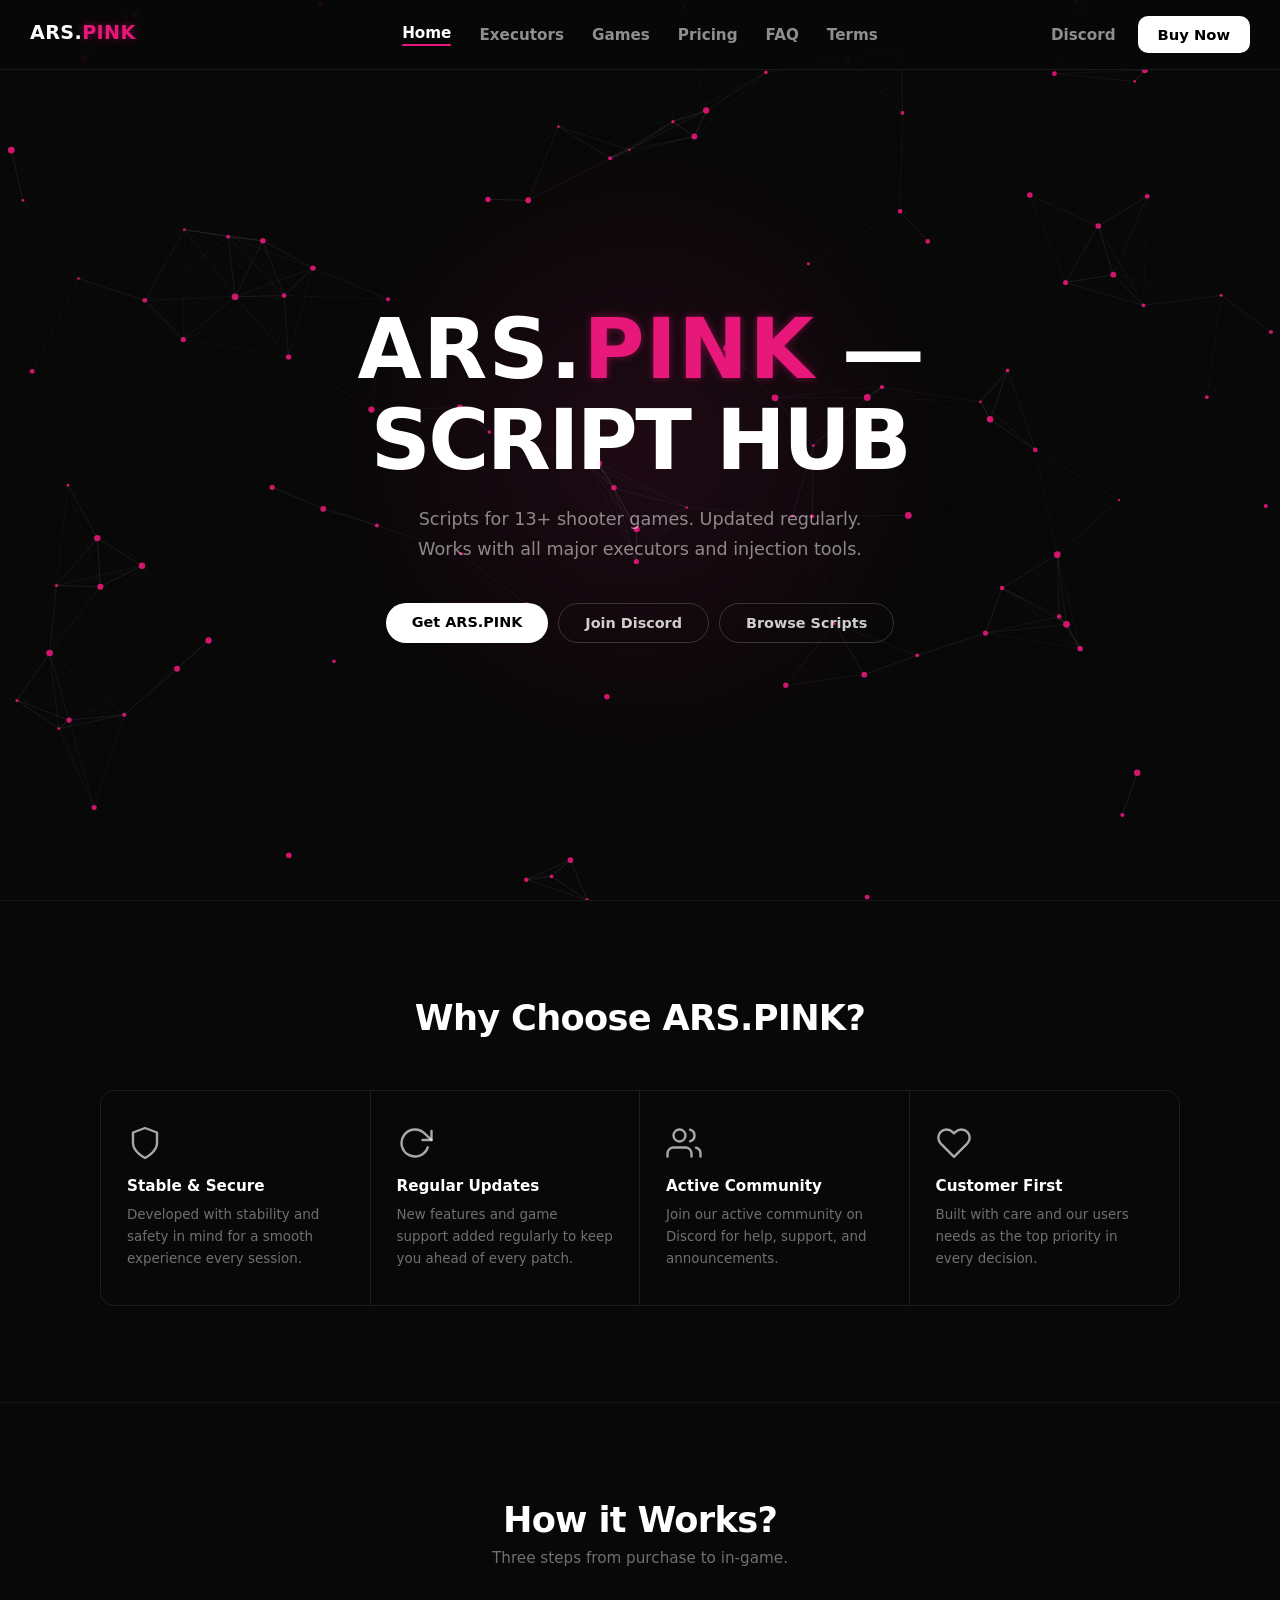
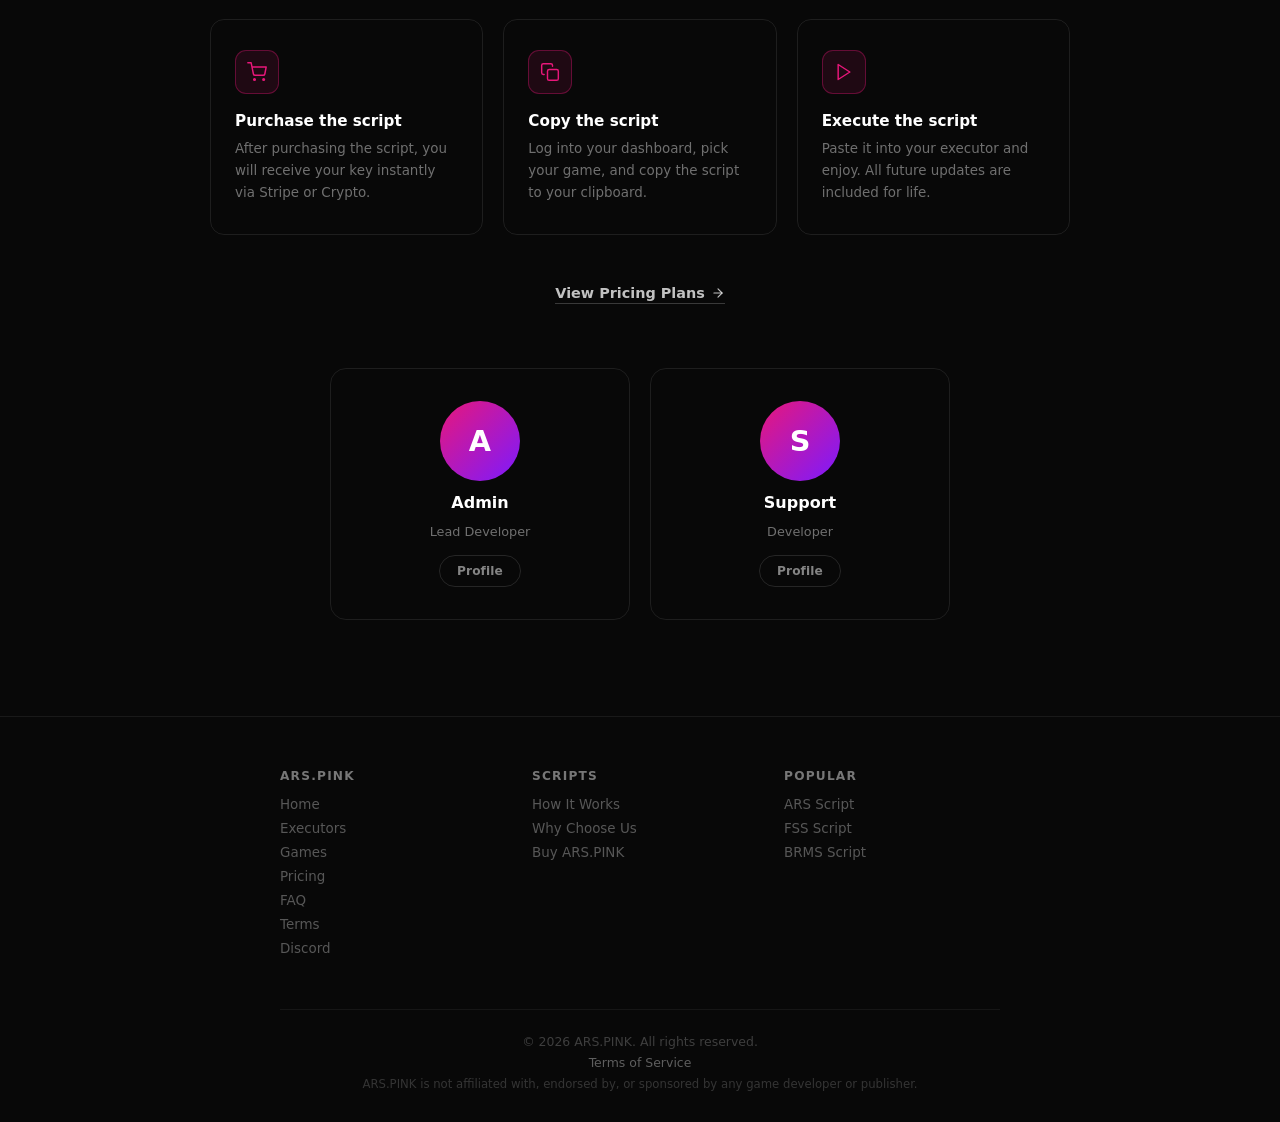
==== index.html @ 43f6440a "Add files via upload" ====
﻿<!DOCTYPE html>
<html lang="en">
<head>
  <meta charset="UTF-8" />
  <meta name="viewport" content="width=device-width, initial-scale=1.0" />
  <title>ARS.PINK - Script Hub for Shooter Games</title>
  <link rel="stylesheet" href="assets/css/site.css" />
</head>
<body>
<canvas id="pc"></canvas>

<!-- NAV -->
<nav>
  <a class="n-logo" href="index.html"><span class="brand-word">ARS.<span class="brand-ping">PINK</span></span></a>

  <div class="n-links">
    <a href="index.html" class="cur">Home</a>
    <a href="executors.html">Executors</a>
    <a href="games.html">Games</a>
    <a href="pricing.html">Pricing</a>
    <a href="faq.html">FAQ</a>
    <a href="tos.html">Terms</a>
  </div>

  <div class="n-right">
    <a class="n-txt" href="https://discord.gg/ANGyh3ftc8" target="_blank">Discord</a>
    <a class="n-buy" href="pricing.html">Buy Now</a>
  </div>
</nav>

<!-- HERO -->
<div class="hero">
  <h1><span class="brand-word">ARS.<span class="brand-ping">PINK</span></span> &mdash; SCRIPT HUB</h1>
  <p>Scripts for 13+ shooter games. Updated regularly. Works with all major executors and injection tools.</p>
  <div class="hero-btns">
    <a class="btn-wh" href="https://ars.pink/ars/buy" target="_blank">Get ARS.PINK</a>
    <a class="btn-dk" href="https://discord.gg/ANGyh3ftc8" target="_blank">Join Discord</a>
    <a class="btn-dk" href="#scripts">Browse Scripts</a>
  </div>
</div>

<!-- WHY CHOOSE -->
<section class="sec" id="why">
  <div class="sec-head"><h2>Why Choose ARS.PINK?</h2></div>
  <div class="why-row">
    <div class="why-card">
      <div class="why-ic">
        <svg viewBox="0 0 24 24"><path d="M12 22s8-4 8-10V5l-8-3-8 3v7c0 6 8 10 8 10z"/></svg>
      </div>
      <h3>Stable &amp; Secure</h3>
      <p>Developed with stability and safety in mind for a smooth experience every session.</p>
    </div>
    <div class="why-card">
      <div class="why-ic">
        <svg viewBox="0 0 24 24"><polyline points="23 4 23 10 17 10"/><path d="M20.49 15a9 9 0 1 1-2.12-9.36L23 10"/></svg>
      </div>
      <h3>Regular Updates</h3>
      <p>New features and game support added regularly to keep you ahead of every patch.</p>
    </div>
    <div class="why-card">
      <div class="why-ic">
        <svg viewBox="0 0 24 24"><path d="M17 21v-2a4 4 0 0 0-4-4H5a4 4 0 0 0-4 4v2"/><circle cx="9" cy="7" r="4"/><path d="M23 21v-2a4 4 0 0 0-3-3.87"/><path d="M16 3.13a4 4 0 0 1 0 7.75"/></svg>
      </div>
      <h3>Active Community</h3>
      <p>Join our active community on Discord for help, support, and announcements.</p>
    </div>
    <div class="why-card">
      <div class="why-ic">
        <svg viewBox="0 0 24 24"><path d="M20.84 4.61a5.5 5.5 0 0 0-7.78 0L12 5.67l-1.06-1.06a5.5 5.5 0 0 0-7.78 7.78l1.06 1.06L12 21.23l7.78-7.78 1.06-1.06a5.5 5.5 0 0 0 0-7.78z"/></svg>
      </div>
      <h3>Customer First</h3>
      <p>Built with care and our users needs as the top priority in every decision.</p>
    </div>
  </div>
</section>

<!-- HOW IT WORKS -->
<section class="sec" id="how">
  <div class="sec-head">
    <h2>How it Works?</h2>
    <p>Three steps from purchase to in-game.</p>
  </div>
  <div class="how-grid">
    <div class="how-card">
      <div class="how-ic">
        <svg viewBox="0 0 24 24"><circle cx="9" cy="21" r="1"/><circle cx="20" cy="21" r="1"/><path d="M1 1h4l2.68 13.39a2 2 0 0 0 2 1.61h9.72a2 2 0 0 0 2-1.61L23 6H6"/></svg>
      </div>
      <h3>Purchase the script</h3>
      <p>After purchasing the script, you will receive your key instantly via Stripe or Crypto.</p>
    </div>
    <div class="how-card">
      <div class="how-ic">
        <svg viewBox="0 0 24 24"><rect x="9" y="9" width="13" height="13" rx="2"/><path d="M5 15H4a2 2 0 0 1-2-2V4a2 2 0 0 1 2-2h9a2 2 0 0 1 2 2v1"/></svg>
      </div>
      <h3>Copy the script</h3>
      <p>Log into your dashboard, pick your game, and copy the script to your clipboard.</p>
    </div>
    <div class="how-card">
      <div class="how-ic">
        <svg viewBox="0 0 24 24"><polygon points="5 3 19 12 5 21 5 3"/></svg>
      </div>
      <h3>Execute the script</h3>
      <p>Paste it into your executor and enjoy. All future updates are included for life.</p>
    </div>
  </div>
  <div class="how-cta">
    <a href="pricing.html">
      View Pricing Plans
      <svg viewBox="0 0 24 24"><line x1="5" y1="12" x2="19" y2="12"/><polyline points="12 5 19 12 12 19"/></svg>
    </a>
  </div>

  <!-- TEAM -->
  <div class="team-grid">
    <div class="team-card js-team-card" data-discord-id="1102799096550535198" data-fallback-name="Admin" data-role="Lead Developer">
      <div class="team-avatar js-team-avatar">A</div>
      <div class="team-name js-team-name">Admin</div>
      <div class="team-role js-team-role">Lead Developer</div>
      <div class="team-links">
        <a class="js-team-discord" href="https://discord.gg/ANGyh3ftc8" target="_blank" title="Discord Profile">
          <span class="team-link-label">Profile</span>
        </a>
      </div>
    </div>
    <div class="team-card js-team-card" data-discord-id="1124211013273788487" data-fallback-name="Support" data-role="Developer">
      <div class="team-avatar js-team-avatar">S</div>
      <div class="team-name js-team-name">Support</div>
      <div class="team-role js-team-role">Developer</div>
      <div class="team-links">
        <a class="js-team-discord" href="https://discord.gg/ANGyh3ftc8" target="_blank" title="Discord Profile">
          <span class="team-link-label">Profile</span>
        </a>
      </div>
    </div>
  </div>
</section>

<!-- FOOTER -->
<footer>
  <div class="foot-grid">
    <div class="foot-col">
      <h4>ARS.PINK</h4>
      <a href="index.html">Home</a>
      <a href="executors.html">Executors</a>
      <a href="games.html">Games</a>
      <a href="pricing.html">Pricing</a>
      <a href="faq.html">FAQ</a>
      <a href="tos.html">Terms</a>
      <a href="https://discord.gg/ANGyh3ftc8" target="_blank">Discord</a>
    </div>
    <div class="foot-col">
      <h4>Scripts</h4>
      <a href="index.html#how">How It Works</a>
      <a href="index.html#why">Why Choose Us</a>
      <a href="https://ars.pink/ars/buy" target="_blank">Buy ARS.PINK</a>
    </div>
    <div class="foot-col">
      <h4>Popular</h4>
      <a href="index.html">ARS Script</a>
      <a href="index.html">FSS Script</a>
      <a href="index.html">BRMS Script</a>
    </div>
  </div>
  <div class="foot-bottom">
    <span>&copy; 2026 ARS.PINK. All rights reserved.</span>
    <a href="tos.html">Terms of Service</a>
    <p class="foot-disclaimer">ARS.PINK is not affiliated with, endorsed by, or sponsored by any game developer or publisher.</p>
  </div>
</footer>

<script src="assets/js/site.js?v=20260513m1"></script>
<script src="assets/js/home-team.js"></script>
</body>
</html>
---- assets/css/site.css ----
*, *::before, *::after { box-sizing: border-box; margin: 0; padding: 0; }

:root {
  --pink: #e8177a;
  --pink-dim: rgba(232,23,122,0.15);
  --pink-border: rgba(232,23,122,0.35);
  --mx: 50%;
  --my: 50%;
}

html { scroll-behavior: smooth; }

body {
  font-family: "Segoe UI", system-ui, -apple-system, sans-serif;
  background: #080808;
  color: #fff;
  overflow-x: hidden;
}

body::before {
  content: "";
  position: fixed;
  inset: 0;
  pointer-events: none;
  z-index: 0;
  background: radial-gradient(650px circle at var(--mx) var(--my), rgba(232,23,122,0.10) 0%, transparent 50%);
}

#pc {
  position: fixed;
  top: 0;
  left: 0;
  width: 100%;
  height: 100%;
  z-index: 0;
  pointer-events: none;
}

a { color: inherit; text-decoration: none; }
img { display: block; max-width: 100%; }

/* ===== NAV ===== */
nav {
  position: sticky; top: 0; z-index: 999;
  height: 70px;
  display: flex; align-items: center; justify-content: space-between;
  padding: 0 30px;
  background: rgba(8,8,8,0.80);
  backdrop-filter: blur(18px);
  -webkit-backdrop-filter: blur(18px);
  border-bottom: 1px solid rgba(255,255,255,0.07);
}
.n-logo {
  font-size: 1.2rem; font-weight: 800; letter-spacing: 0.01em;
  color: #fff; white-space: nowrap; flex-shrink: 0;
}
.brand-ping {
  display: inline-block;
  color: var(--pink);
  text-shadow: 0 0 8px rgba(232,23,122,0.45);
}
.brand-word {
  display: inline-block;
  transform: translateY(-2px);
  letter-spacing: 0.018em;
}
.n-links {
  display: flex; align-items: center; gap: 0;
  position: absolute; left: 50%; transform: translateX(-50%);
}
.n-links a {
  font-size: 0.95rem; font-weight: 600;
  color: rgba(255,255,255,0.55);
  padding: 8px 14px; border-radius: 8px;
  transition: color 0.15s; white-space: nowrap;
}
.n-links a:hover { color: #fff; }
.n-links a.cur { color: #fff; }
.n-links a.cur::after {
  content: ""; display: block;
  height: 2px; background: var(--pink);
  border-radius: 1px; margin-top: 2px;
}
.n-right { display: flex; align-items: center; gap: 8px; flex-shrink: 0; }
.n-burger {
  display: none;
  width: 36px;
  height: 36px;
  border: 1px solid rgba(255,255,255,0.15);
  border-radius: 9px;
  background: rgba(255,255,255,0.02);
  align-items: center;
  justify-content: center;
  gap: 4px;
  flex-direction: column;
  cursor: pointer;
}
.n-burger span {
  width: 16px;
  height: 2px;
  border-radius: 2px;
  background: rgba(255,255,255,0.9);
  transition: transform 0.18s, opacity 0.18s;
}
body.mobile-nav-open .n-burger span:nth-child(1) { transform: translateY(6px) rotate(45deg); }
body.mobile-nav-open .n-burger span:nth-child(2) { opacity: 0; }
body.mobile-nav-open .n-burger span:nth-child(3) { transform: translateY(-6px) rotate(-45deg); }

.mobile-nav-overlay {
  position: fixed;
  inset: 70px 0 0 0;
  z-index: 998;
  background: rgba(0,0,0,0.55);
  opacity: 0;
  pointer-events: none;
  transition: opacity 0.18s;
}
.mobile-nav-panel {
  position: fixed;
  top: 70px;
  right: 0;
  bottom: 0;
  width: min(320px, 86vw);
  z-index: 999;
  border-left: 1px solid rgba(255,255,255,0.12);
  background: rgba(10,10,10,0.96);
  backdrop-filter: blur(12px);
  -webkit-backdrop-filter: blur(12px);
  transform: translateX(102%);
  transition: transform 0.2s ease;
}
.mobile-nav-inner {
  display: grid;
  gap: 14px;
  padding: 16px;
}
.mobile-nav-links,
.mobile-nav-actions {
  display: grid;
  gap: 6px;
}
.mobile-nav-links a,
.mobile-nav-actions a {
  border: 1px solid rgba(255,255,255,0.1);
  border-radius: 10px;
  padding: 10px 12px;
  font-size: 0.9rem;
  color: rgba(255,255,255,0.9);
  background: rgba(255,255,255,0.02);
}
.mobile-nav-links a.cur {
  border-color: var(--pink-border);
  background: rgba(232,23,122,0.1);
}
.mobile-nav-actions .n-buy {
  background: #fff;
  color: #000;
  font-weight: 800;
  margin-left: 0;
}
body.mobile-nav-open {
  overflow: hidden;
}
body.mobile-nav-open .mobile-nav-overlay {
  opacity: 1;
  pointer-events: auto;
}
body.mobile-nav-open .mobile-nav-panel {
  transform: translateX(0);
}
.n-icon {
  width: 32px; height: 32px; border-radius: 7px;
  border: 1px solid rgba(255,255,255,0.11);
  display: flex; align-items: center; justify-content: center;
  color: rgba(255,255,255,0.5); cursor: pointer;
  transition: border-color 0.15s, color 0.15s;
}
.n-icon:hover { border-color: rgba(255,255,255,0.28); color: #fff; }
.n-icon svg { width: 14px; height: 14px; stroke: currentColor; fill: none; stroke-width: 2; stroke-linecap: round; stroke-linejoin: round; }
.n-txt {
  font-size: 0.95rem; font-weight: 600;
  color: rgba(255,255,255,0.55); padding: 0 10px;
  transition: color 0.15s;
}
.n-txt:hover { color: #fff; }
.n-login {
  display: flex; align-items: center; gap: 5px;
  font-size: 0.875rem; font-weight: 500;
  color: rgba(255,255,255,0.55); padding: 0 8px;
  transition: color 0.15s;
}
.n-login:hover { color: #fff; }
.n-login svg { width: 13px; height: 13px; stroke: currentColor; fill: none; stroke-width: 2; stroke-linecap: round; stroke-linejoin: round; }
.n-buy {
  padding: 10px 20px; background: #fff; color: #000;
  font-size: 0.92rem; font-weight: 800; border-radius: 10px;
  margin-left: 4px; transition: background 0.15s, color 0.15s;
}
.n-buy:hover { background: var(--pink); color: #fff; }

/* ===== HERO ===== */
.hero {
  position: relative; z-index: 1;
  min-height: calc(100vh - 70px);
  display: flex; flex-direction: column;
  align-items: center; justify-content: center;
  text-align: center; padding: 80px 24px 100px;
}
.hero h1 {
  font-size: clamp(2.6rem, 7vw, 5.2rem);
  font-weight: 800; letter-spacing: -0.03em;
  line-height: 1.07; max-width: 820px; margin-bottom: 20px;
}
.hero p {
  color: rgba(255,255,255,0.52);
  font-size: clamp(0.9rem, 1.8vw, 1.1rem);
  max-width: 500px; line-height: 1.7; margin-bottom: 38px;
}
.hero-btns { display: flex; gap: 10px; flex-wrap: wrap; justify-content: center; }
.btn-wh {
  padding: 11px 26px; background: #fff; color: #000;
  font-size: 0.9rem; font-weight: 700; border-radius: 999px;
  transition: background 0.15s, color 0.15s, box-shadow 0.2s;
}
.btn-wh:hover { background: var(--pink); color: #fff; box-shadow: 0 0 22px rgba(232,23,122,0.5); }
.btn-dk {
  padding: 11px 26px; background: transparent; color: rgba(255,255,255,0.8);
  font-size: 0.9rem; font-weight: 600; border-radius: 999px;
  border: 1px solid rgba(255,255,255,0.18);
  transition: border-color 0.15s, color 0.15s;
}
.btn-dk:hover { border-color: rgba(255,255,255,0.45); color: #fff; }

/* ===== SECTION BASE ===== */
.sec {
  position: relative; z-index: 1;
  padding: 96px 28px;
  border-top: 1px solid rgba(255,255,255,0.06);
}
.sec-head { text-align: center; margin-bottom: 52px; }
.sec-head h2 {
  font-size: clamp(1.5rem, 3.5vw, 2.2rem);
  font-weight: 700; letter-spacing: -0.02em;
}
.sec-head p { color: rgba(255,255,255,0.42); margin-top: 9px; font-size: 0.95rem; }

/* ===== WHY CARDS ===== */
.why-row {
  display: grid; grid-template-columns: repeat(4,1fr);
  max-width: 1080px; margin: 0 auto;
  border: 1px solid rgba(255,255,255,0.09);
  border-radius: 14px; overflow: hidden;
}
.why-card {
  padding: 34px 26px;
  border-right: 1px solid rgba(255,255,255,0.09);
  transition: background 0.2s;
}
.why-card:last-child { border-right: none; }
.why-card:hover { background: rgba(255,255,255,0.025); }
.why-ic {
  width: 36px; height: 36px; margin-bottom: 16px;
  color: rgba(255,255,255,0.65);
}
.why-ic svg { width: 100%; height: 100%; stroke: currentColor; fill: none; stroke-width: 1.6; stroke-linecap: round; stroke-linejoin: round; }
.why-card h3 { font-size: 0.95rem; font-weight: 700; margin-bottom: 9px; }
.why-card p { font-size: 0.84rem; color: rgba(255,255,255,0.42); line-height: 1.65; }

/* ===== HOW IT WORKS ===== */
.how-grid {
  display: grid; grid-template-columns: repeat(3,1fr);
  gap: 20px; max-width: 860px; margin: 0 auto 48px;
}
.how-card {
  border: 1px solid rgba(255,255,255,0.09);
  border-radius: 14px; padding: 30px 24px;
  transition: border-color 0.2s, background 0.2s;
}
.how-card:hover { border-color: var(--pink-border); background: var(--pink-dim); }
.how-ic {
  width: 44px; height: 44px; border-radius: 11px;
  background: rgba(232,23,122,0.1);
  border: 1px solid var(--pink-border);
  display: flex; align-items: center; justify-content: center;
  margin-bottom: 18px;
  color: var(--pink);
}
.how-ic svg { width: 20px; height: 20px; stroke: currentColor; fill: none; stroke-width: 1.75; stroke-linecap: round; stroke-linejoin: round; }
.how-card h3 { font-size: 0.95rem; font-weight: 700; margin-bottom: 8px; }
.how-card p { font-size: 0.84rem; color: rgba(255,255,255,0.42); line-height: 1.65; }
.how-cta { text-align: center; }
.how-cta a {
  display: inline-flex; align-items: center; gap: 6px;
  font-size: 0.9rem; font-weight: 600; color: rgba(255,255,255,0.75);
  border-bottom: 1px solid rgba(255,255,255,0.2);
  padding-bottom: 2px;
  transition: color 0.15s, border-color 0.15s;
}
.how-cta a:hover { color: var(--pink); border-color: var(--pink); }
.how-cta a svg { width: 14px; height: 14px; stroke: currentColor; fill: none; stroke-width: 2; stroke-linecap: round; stroke-linejoin: round; }

/* ===== TEAM ===== */
.team-grid {
  display: flex; gap: 20px; justify-content: center;
  flex-wrap: wrap; max-width: 700px; margin: 64px auto 0;
}
.team-card {
  flex: 1; min-width: 240px; max-width: 300px;
  border: 1px solid rgba(255,255,255,0.09);
  border-radius: 16px; padding: 32px 28px;
  display: flex; flex-direction: column; align-items: center;
  gap: 12px; text-align: center;
  transition: border-color 0.2s;
}
.team-card:hover { border-color: var(--pink-border); }
.team-avatar {
  width: 80px; height: 80px; border-radius: 50%;
  background: linear-gradient(135deg, var(--pink) 0%, #7c1aff 100%);
  display: flex; align-items: center; justify-content: center;
  font-size: 1.8rem; font-weight: 800; color: #fff;
  flex-shrink: 0;
}
.team-avatar.has-image {
  background-size: cover;
  background-position: center;
  color: transparent;
}
.team-name { font-size: 1rem; font-weight: 700; }
.team-role { font-size: 0.8rem; color: rgba(255,255,255,0.42); }
.team-links { display: flex; gap: 8px; margin-top: 4px; }
.team-links a {
  width: 30px; height: 30px; border-radius: 7px;
  border: 1px solid rgba(255,255,255,0.12);
  display: flex; align-items: center; justify-content: center;
  color: rgba(255,255,255,0.5);
  transition: border-color 0.15s, color 0.15s;
}
.team-links a:hover { border-color: var(--pink); color: var(--pink); }
.team-links svg { width: 13px; height: 13px; stroke: currentColor; fill: none; stroke-width: 2; stroke-linecap: round; stroke-linejoin: round; }
.team-links .js-team-discord {
  width: auto;
  min-width: 82px;
  height: 32px;
  padding: 0 12px;
  border-radius: 999px;
  font-size: 0.76rem;
  font-weight: 700;
}
.team-link-label {
  letter-spacing: 0.01em;
}

/* ===== POLICY PAGES ===== */
.page-wrap {
  position: relative;
  z-index: 1;
  max-width: 980px;
  margin: 0 auto;
  padding: 56px 28px 72px;
}
.policy-hero {
  text-align: center;
  margin-bottom: 34px;
}
.policy-hero h1 {
  font-size: clamp(2rem, 5vw, 3rem);
  letter-spacing: -0.02em;
  margin-bottom: 10px;
}
.policy-hero p {
  color: rgba(255,255,255,0.5);
  max-width: 720px;
  margin: 0 auto;
  line-height: 1.65;
}
.policy-sections {
  display: grid;
  gap: 16px;
}
.policy-nav {
  display: flex;
  flex-wrap: wrap;
  gap: 10px;
  justify-content: center;
  margin: 0 auto 22px;
  max-width: 860px;
}
.policy-chip {
  display: inline-flex;
  align-items: center;
  gap: 8px;
  border: 1px solid rgba(255,255,255,0.14);
  background: rgba(255,255,255,0.03);
  color: rgba(255,255,255,0.78);
  border-radius: 999px;
  padding: 8px 13px;
  font-size: 0.82rem;
  font-weight: 600;
  transition: border-color 0.2s, color 0.2s, background 0.2s, transform 0.2s;
}
.policy-chip::before {
  content: "";
  width: 6px;
  height: 6px;
  border-radius: 50%;
  background: var(--pink);
  box-shadow: 0 0 8px rgba(232,23,122,0.6);
}
.policy-chip:hover {
  border-color: var(--pink-border);
  color: #fff;
  background: var(--pink-dim);
  transform: translateY(-1px);
}
.policy-chip.is-active {
  border-color: var(--pink);
  background: rgba(232,23,122,0.18);
  color: #fff;
  box-shadow: 0 0 0 1px rgba(232,23,122,0.2) inset;
}
.terms-nav {
  max-width: 920px;
  justify-content: flex-start;
  flex-wrap: nowrap;
  overflow-x: auto;
  gap: 6px;
  padding: 6px;
  border-radius: 14px;
  border: 1px solid rgba(255,255,255,0.1);
  background: linear-gradient(180deg, rgba(255,255,255,0.025) 0%, rgba(255,255,255,0.012) 100%);
  box-shadow: inset 0 1px 0 rgba(255,255,255,0.04);
}
.terms-nav .policy-chip {
  flex: 0 0 auto;
  border-radius: 10px;
  border-color: transparent;
  background: transparent;
  padding: 9px 14px;
  color: rgba(255,255,255,0.72);
}
.terms-nav .policy-chip::before {
  display: none;
}
.terms-nav .policy-chip:hover {
  transform: none;
  border-color: rgba(255,255,255,0.14);
  background: rgba(255,255,255,0.05);
}
.terms-nav .policy-chip.is-active {
  border-color: var(--pink-border);
  background: rgba(232,23,122,0.2);
}
.policy-card {
  border: 1px solid rgba(255,255,255,0.1);
  border-radius: 14px;
  background: linear-gradient(180deg, rgba(255,255,255,0.03) 0%, rgba(255,255,255,0.015) 100%);
  padding: 22px 20px;
  box-shadow: inset 0 1px 0 rgba(255,255,255,0.05);
  transition: border-color 0.2s, background 0.2s;
}
.policy-card:hover {
  border-color: var(--pink-border);
  background: linear-gradient(180deg, rgba(232,23,122,0.08) 0%, rgba(255,255,255,0.015) 100%);
}
.policy-card h2 {
  font-size: 1.12rem;
  margin-bottom: 10px;
}
.policy-card h3 {
  font-size: 0.94rem;
  color: rgba(255,255,255,0.9);
  margin: 16px 0 6px;
}
.policy-card p,
.policy-card li {
  color: rgba(255,255,255,0.52);
  line-height: 1.65;
  font-size: 0.9rem;
}
.policy-actions {
  margin-top: 14px;
  display: flex;
  flex-wrap: wrap;
  gap: 10px;
}
.policy-btn {
  display: inline-flex;
  align-items: center;
  justify-content: center;
  min-width: 130px;
  padding: 9px 14px;
  border-radius: 10px;
  font-size: 0.82rem;
  font-weight: 700;
  border: 1px solid rgba(255,255,255,0.16);
  transition: border-color 0.2s, color 0.2s, background 0.2s;
}
.policy-btn-primary {
  background: #fff;
  color: #000;
  border-color: #fff;
}
.policy-btn-primary:hover {
  background: var(--pink);
  color: #fff;
  border-color: var(--pink);
}
.policy-btn-ghost {
  background: transparent;
  color: rgba(255,255,255,0.72);
}
.policy-btn-ghost:hover {
  border-color: var(--pink-border);
  color: #fff;
  background: var(--pink-dim);
}
.policy-card ul {
  list-style: none;
  display: grid;
  gap: 7px;
}
.policy-card ul li::before {
  content: "- ";
  color: var(--pink);
}
.faq-item + .faq-item {
  margin-top: 16px;
  padding-top: 16px;
  border-top: 1px solid rgba(255,255,255,0.08);
}
.faq-item h3 {
  display: flex;
  align-items: center;
  gap: 8px;
}
.faq-item h3::before {
  content: "";
  width: 7px;
  height: 7px;
  border-radius: 2px;
  background: var(--pink);
  box-shadow: 0 0 10px rgba(232,23,122,0.65);
}
.last-updated {
  margin-top: 16px;
  color: rgba(255,255,255,0.35);
  font-size: 0.82rem;
}

.faq-shell {
  display: grid;
  gap: 16px;
}
.faq-hero {
  margin-bottom: 8px;
}
.faq-hero-note {
  margin-top: 12px;
  padding: 10px 12px;
  max-width: 780px;
  border-radius: 10px;
  border: 1px solid rgba(255,255,255,0.14);
  background: rgba(255,255,255,0.04);
  color: rgba(255,255,255,0.82);
  font-size: 0.84rem;
}
.faq-layout {
  display: grid;
  grid-template-columns: 240px minmax(0, 1fr);
  gap: 14px;
  align-items: start;
}
.faq-toc {
  position: sticky;
  top: 74px;
  display: grid;
  gap: 8px;
  padding: 16px;
}
.faq-toc h2 {
  margin-bottom: 4px;
  font-size: 0.98rem;
}
.faq-toc a {
  border-radius: 9px;
  border: 1px solid rgba(255,255,255,0.1);
  background: rgba(255,255,255,0.02);
  color: rgba(255,255,255,0.72);
  padding: 8px 10px;
  font-size: 0.83rem;
  font-weight: 600;
  transition: border-color 0.2s, color 0.2s, background 0.2s;
}
.faq-toc a:hover {
  border-color: var(--pink-border);
  background: var(--pink-dim);
  color: #fff;
}
.faq-main {
  gap: 12px;
}
.faq-block {
  padding: 16px;
}
.faq-block h2 {
  margin-bottom: 8px;
}
.faq-qa {
  border-top: 1px solid rgba(255,255,255,0.08);
  padding: 11px 0;
}
.faq-qa:first-of-type {
  border-top: none;
  padding-top: 4px;
}
.faq-qa summary {
  cursor: pointer;
  color: rgba(255,255,255,0.94);
  font-size: 0.9rem;
  font-weight: 700;
  list-style: none;
  display: flex;
  align-items: center;
  gap: 9px;
}
.faq-qa summary::-webkit-details-marker {
  display: none;
}
.faq-qa summary::before {
  content: "+";
  width: 16px;
  color: var(--pink);
  font-size: 1rem;
  line-height: 1;
  text-align: center;
  flex-shrink: 0;
}
.faq-qa[open] summary::before {
  content: "-";
}
.faq-qa p {
  margin: 8px 0 0 25px;
}
.faq-support {
  background: linear-gradient(180deg, rgba(232,23,122,0.1) 0%, rgba(255,255,255,0.015) 100%);
}

/* ===== PRICING PAGE ===== */
.pricing-shell {
  display: grid;
  gap: 16px;
}
.pricing-hero {
  margin-bottom: 6px;
}
.pricing-grid {
  display: grid;
  grid-template-columns: repeat(2, minmax(0, 1fr));
  gap: 12px;
}
.pricing-pill-row {
  margin-top: 14px;
  display: flex;
  flex-wrap: wrap;
  justify-content: center;
  gap: 8px;
}
.pricing-pill {
  display: inline-flex;
  align-items: center;
  justify-content: center;
  border-radius: 999px;
  border: 1px solid rgba(255,255,255,0.15);
  background: rgba(255,255,255,0.04);
  color: rgba(255,255,255,0.86);
  padding: 7px 12px;
  font-size: 0.78rem;
  font-weight: 700;
}
.price-card {
  border: 1px solid rgba(255,255,255,0.1);
  border-radius: 16px;
  background: linear-gradient(180deg, rgba(255,255,255,0.03) 0%, rgba(255,255,255,0.015) 100%);
  box-shadow: inset 0 1px 0 rgba(255,255,255,0.05);
  padding: 18px;
  display: grid;
  gap: 12px;
  position: relative;
  overflow: hidden;
}
.price-card::after {
  content: "";
  position: absolute;
  inset: auto -40% -65% -40%;
  height: 140px;
  background: radial-gradient(60% 70% at 50% 0%, rgba(232,23,122,0.18), transparent 70%);
  pointer-events: none;
}
.price-card:hover {
  border-color: var(--pink-border);
}
.price-card.is-featured {
  border-color: rgba(232,23,122,0.46);
  box-shadow: inset 0 1px 0 rgba(255,255,255,0.07), 0 0 0 1px rgba(232,23,122,0.22);
}
.price-card-top {
  display: flex;
  align-items: flex-start;
  justify-content: space-between;
  gap: 10px;
}
.price-title {
  font-size: 1rem;
  font-weight: 700;
}
.price-sub {
  font-size: 0.8rem;
  color: rgba(255,255,255,0.45);
  margin-top: 4px;
}
.price-badge {
  border: 1px solid var(--pink-border);
  background: var(--pink-dim);
  color: #fff;
  border-radius: 999px;
  padding: 4px 9px;
  font-size: 0.68rem;
  font-weight: 700;
  white-space: nowrap;
}
.price-amount {
  display: flex;
  align-items: baseline;
  gap: 6px;
}
.price-amount strong {
  font-size: clamp(1.7rem, 3.1vw, 2.4rem);
  line-height: 1;
  letter-spacing: -0.02em;
}
.price-amount span {
  color: rgba(255,255,255,0.5);
  font-size: 0.86rem;
}
.price-list {
  list-style: none;
  display: grid;
  gap: 7px;
}
.price-list li {
  position: relative;
  padding-left: 14px;
  color: rgba(255,255,255,0.72);
  font-size: 0.84rem;
  line-height: 1.5;
}
.price-list li::before {
  content: "";
  position: absolute;
  left: 0;
  top: 0.53em;
  width: 6px;
  height: 6px;
  border-radius: 999px;
  background: var(--pink);
  box-shadow: 0 0 8px rgba(232,23,122,0.55);
}
.price-actions {
  display: grid;
  gap: 8px;
  margin-top: 4px;
}
.price-meta {
  margin-top: 4px;
  font-size: 0.75rem;
  color: rgba(255,255,255,0.45);
}
.pricing-faq {
  margin-top: 2px;
}
.pricing-note {
  border: 1px solid rgba(255,255,255,0.1);
  border-radius: 14px;
  background: linear-gradient(180deg, rgba(255,255,255,0.03) 0%, rgba(255,255,255,0.015) 100%);
  padding: 14px 16px;
  color: rgba(255,255,255,0.66);
  font-size: 0.85rem;
  line-height: 1.6;
}
.pricing-footnote {
  margin-top: -6px;
  text-align: center;
  color: rgba(255,255,255,0.42);
  font-size: 0.74rem;
  line-height: 1.5;
}

/* ===== GAMES PAGE ===== */
.games-shell {
  display: grid;
  gap: 14px;
}
.games-top {
  text-align: center;
  margin-bottom: 2px;
}
.games-chip {
  display: inline-flex;
  align-items: center;
  border: 1px solid rgba(255,255,255,0.14);
  background: rgba(255,255,255,0.05);
  color: rgba(255,255,255,0.9);
  border-radius: 999px;
  padding: 4px 10px;
  font-size: 0.7rem;
  font-weight: 700;
  letter-spacing: 0.04em;
  text-transform: uppercase;
}
.games-top h1 {
  margin-top: 10px;
  margin-bottom: 7px;
}
.games-sub {
  max-width: 720px;
  margin: 0 auto;
  color: rgba(255,255,255,0.56);
  font-size: 0.84rem;
}
.games-search-wrap {
  max-width: 540px;
  margin: 14px auto 0;
}
.games-search {
  width: 100%;
  height: 40px;
  border: 1px solid rgba(255,255,255,0.14);
  border-radius: 10px;
  background: rgba(0,0,0,0.33);
  color: #fff;
  padding: 0 12px;
  font-size: 0.82rem;
}
.games-search::placeholder {
  color: rgba(255,255,255,0.34);
}
.games-search:focus {
  outline: none;
  border-color: var(--pink-border);
  box-shadow: 0 0 0 1px rgba(232,23,122,0.35);
}
.games-stats {
  margin: 10px auto 0;
  max-width: 540px;
  display: grid;
  grid-template-columns: repeat(2, minmax(0, 1fr));
  gap: 8px;
}
.games-stat-card {
  border: 1px solid rgba(255,255,255,0.1);
  border-radius: 12px;
  background: rgba(255,255,255,0.03);
  padding: 11px;
}
.games-stat-card strong {
  display: block;
  font-size: 1.12rem;
}
.games-stat-card span {
  color: rgba(255,255,255,0.5);
  font-size: 0.73rem;
}
.games-toolbar {
  border: 1px solid rgba(255,255,255,0.09);
  border-radius: 12px;
  background: rgba(255,255,255,0.02);
  padding: 9px 12px;
  display: flex;
  align-items: center;
  justify-content: space-between;
  gap: 10px;
  font-size: 0.74rem;
  color: rgba(255,255,255,0.62);
}
.games-toolbar-right {
  display: flex;
  align-items: center;
  gap: 6px;
}
.games-toolbar-link {
  display: inline-flex;
  align-items: center;
  justify-content: center;
  border: 1px solid rgba(255,255,255,0.12);
  border-radius: 8px;
  background: rgba(255,255,255,0.03);
  color: rgba(255,255,255,0.84);
  font-size: 0.72rem;
  padding: 6px 9px;
}
.games-toolbar-link:hover {
  border-color: rgba(255,255,255,0.24);
}
.games-grid-wrap h2 {
  margin: 2px 0 10px;
  font-size: 1.05rem;
}
.games-grid {
  display: grid;
  grid-template-columns: repeat(3, minmax(0, 1fr));
  gap: 10px;
}
.game-card {
  border: 1px solid rgba(255,255,255,0.12);
  border-radius: 12px;
  overflow: hidden;
  background: rgba(255,255,255,0.02);
}
.game-card-media {
  position: relative;
  aspect-ratio: 16 / 9;
  background: linear-gradient(135deg, rgba(25,35,65,0.8) 0%, rgba(45,20,40,0.8) 100%);
}
.game-card-image {
  width: 100%;
  height: 100%;
  object-fit: cover;
  display: block;
}
.game-card-fallback {
  position: absolute;
  inset: 0;
  display: none;
  align-items: center;
  justify-content: center;
  font-size: 2.1rem;
  font-weight: 800;
  color: rgba(255,255,255,0.86);
  background: linear-gradient(140deg, rgba(28,25,51,0.88) 0%, rgba(49,18,36,0.88) 100%);
}
.game-card.has-error .game-card-image {
  display: none;
}
.game-card.has-error .game-card-fallback {
  display: flex;
}
.game-card-body {
  padding: 10px;
}
.game-card-body h3 {
  font-size: 0.9rem;
  margin-bottom: 8px;
}
.game-card-actions {
  display: block;
}
.game-card-btn {
  display: inline-flex;
  align-items: center;
  justify-content: center;
  border: 1px solid rgba(255,255,255,0.16);
  border-radius: 9px;
  min-height: 30px;
  color: rgba(255,255,255,0.9);
  width: 100%;
  font-size: 0.72rem;
  font-weight: 700;
  background: rgba(255,255,255,0.03);
  transition: border-color 0.15s, background 0.15s;
}
.game-card-btn:hover {
  border-color: rgba(255,255,255,0.32);
  background: rgba(255,255,255,0.08);
}
.game-card-btn.is-disabled {
  pointer-events: none;
  opacity: 0.42;
}
body.games-compact .games-grid {
  gap: 8px;
}
body.games-compact .game-card-body {
  padding: 8px;
}
body.games-compact .game-card-body h3 {
  font-size: 0.82rem;
  margin-bottom: 6px;
}

/* ===== EXECUTORS PAGE ===== */
.exec-shell {
  display: grid;
  gap: 16px;
}
.versions-panel,
.stat-grid {
  display: grid;
  gap: 10px;
}
.stat-grid {
  grid-template-columns: repeat(4, minmax(0, 1fr));
}
.exec-hero {
  padding-top: 24px;
  padding-bottom: 8px;
}
.exec-hero h1 {
  font-size: clamp(2.8rem, 6vw, 4rem);
  margin-bottom: 10px;
}
.exec-hero p {
  max-width: none;
  font-size: 0.95rem;
}
.exec-hero-note {
  margin: 10px auto 0;
  max-width: 760px;
  padding: 10px 12px;
  border-radius: 10px;
  border: 1px solid rgba(255,255,255,0.14);
  background: rgba(255,255,255,0.04);
  color: rgba(255,255,255,0.84);
  font-size: 0.82rem;
  line-height: 1.5;
}
.versions-panel,
.stat-card,
.exec-toolbar,
.exec-group {
  border: 1px solid rgba(255,255,255,0.1);
  border-radius: 16px;
  background: linear-gradient(180deg, rgba(255,255,255,0.03) 0%, rgba(255,255,255,0.015) 100%);
  box-shadow: inset 0 1px 0 rgba(255,255,255,0.05);
}
.versions-panel,
.stat-card {
  padding: 14px;
}
.versions-head {
  margin-bottom: 10px;
}
.versions-head h2 {
  font-size: 0.98rem;
}
.version-list {
  display: grid;
  gap: 10px;
}
.version-item {
  display: flex;
  align-items: center;
  justify-content: space-between;
  gap: 14px;
}
.version-tag {
  padding: 4px 10px;
  border-radius: 6px;
  background: rgba(255,255,255,0.09);
  color: #fff;
  font-size: 0.78rem;
  font-family: Consolas, Monaco, monospace;
}
.version-label,
.stat-label,
.exec-sub,
.version-date,
.exec-detail-label,
.exec-group-head span,
.exec-empty,
.exec-metric span {
  color: rgba(255,255,255,0.45);
}
.stat-card strong {
  font-size: 0.95rem;
  font-weight: 700;
}
.version-date {
  font-size: 0.74rem;
  line-height: 1.35;
}
.stat-card {
  display: flex;
  align-items: center;
  justify-content: center;
  gap: 8px;
  min-height: 84px;
  text-align: center;
}
.stat-card strong {
  display: block;
  font-size: 1.2rem;
  letter-spacing: -0.03em;
  margin-bottom: 4px;
}
.stat-card:nth-child(2) strong {
  color: #25d366;
}
.stat-card:nth-child(3) strong {
  color: #4a8dff;
}
.stat-card:nth-child(4) strong {
  color: #f4b022;
}
.exec-toolbar {
  padding: 14px;
  display: grid;
  gap: 10px;
}
.exec-toolbar-top {
  display: flex;
  align-items: center;
  justify-content: space-between;
  gap: 14px;
  flex-wrap: wrap;
}
.exec-toolbar-simple {
  flex-wrap: nowrap;
}
.exec-toolbar-top h2 {
  font-size: 1rem;
}
.exec-toolbar-top p {
  color: rgba(255,255,255,0.48);
  font-size: 0.84rem;
}
.exec-search-wrap {
  flex: 1;
}
.exec-search {
  width: 100%;
  border-radius: 10px;
  border: 1px solid rgba(255,255,255,0.12);
  background: rgba(255,255,255,0.03);
  color: #fff;
  padding: 10px 12px;
  font: inherit;
  outline: none;
}
.exec-search:focus {
  border-color: var(--pink);
  box-shadow: 0 0 0 3px rgba(232,23,122,0.12);
}
.exec-filter-toggle {
  padding: 10px 16px;
  border-radius: 10px;
  border: 1px solid rgba(255,255,255,0.12);
  background: rgba(255,255,255,0.03);
  color: #fff;
  font: inherit;
  font-weight: 700;
  cursor: pointer;
}
.exec-filters-drawer {
  display: grid;
  gap: 10px;
  padding-top: 6px;
}
.exec-filter-group {
  display: grid;
  gap: 6px;
}
.exec-filter-group h3 {
  font-size: 0.82rem;
  letter-spacing: 0.08em;
  text-transform: uppercase;
  color: rgba(255,255,255,0.45);
}
.exec-group {
  padding: 14px;
}
.exec-group-head {
  display: flex;
  align-items: center;
  justify-content: space-between;
  gap: 12px;
  margin-bottom: 10px;
}
.exec-group-head h2 {
  font-size: 1.02rem;
}
.exec-grid {
  display: grid;
  grid-template-columns: 1fr;
  gap: 10px;
}
.exec-item {
  border: 1px solid rgba(255,255,255,0.08);
  border-radius: 12px;
  background: rgba(0,0,0,0.28);
  overflow: hidden;
  position: relative;
}
.exec-item::before {
  content: "";
  position: absolute;
  left: 0;
  top: 0;
  bottom: 0;
  width: 4px;
  background: #ef5350;
}
.exec-item-success::before {
  background: #25d366;
}
.exec-item-danger::before {
  background: #ef5350;
}
.exec-summary {
  list-style: none;
  cursor: pointer;
  display: flex;
  align-items: center;
  justify-content: space-between;
  gap: 16px;
  padding: 12px 16px;
}
.exec-summary::-webkit-details-marker {
  display: none;
}
.exec-left {
  min-width: 0;
  flex: 1;
}
.exec-title-row {
  display: flex;
  align-items: center;
  gap: 10px;
  min-width: 0;
}
.exec-title-row h3 {
  font-size: 0.94rem;
  margin: 0;
  line-height: 1.2;
  white-space: nowrap;
}
.exec-sub {
  font-size: 0.78rem;
  margin-top: 6px;
}
.exec-badges {
  display: flex;
  flex-wrap: wrap;
  gap: 5px;
  min-width: 0;
}
.exec-badge {
  display: inline-flex;
  align-items: center;
  justify-content: center;
  padding: 3px 7px;
  border-radius: 999px;
  font-size: 0.66rem;
  font-weight: 700;
  border: 1px solid rgba(255,255,255,0.12);
  line-height: 1.2;
}
.exec-badge-success {
  background: rgba(41,181,110,0.16);
  color: #b9ffd8;
  border-color: rgba(41,181,110,0.25);
}
.exec-badge-warn {
  background: rgba(255,195,76,0.12);
  color: #ffe0a3;
  border-color: rgba(255,195,76,0.2);
}
.exec-badge-danger {
  background: rgba(255,85,115,0.12);
  color: #ffc1cc;
  border-color: rgba(255,85,115,0.2);
}
.exec-badge-muted {
  background: rgba(255,255,255,0.05);
  color: rgba(255,255,255,0.72);
}
.exec-right {
  display: flex;
  align-items: center;
  gap: 12px;
  flex-shrink: 0;
}
.exec-status {
  display: inline-flex;
  align-items: center;
  justify-content: center;
  min-width: 98px;
  padding: 6px 12px;
  border-radius: 999px;
  font-size: 0.74rem;
  font-weight: 700;
  line-height: 1;
}
.exec-status-success {
  background: #25d366;
  color: #fff;
  border: 1px solid #25d366;
}
.exec-status-danger {
  background: #ef5350;
  color: #fff;
}
.exec-progress-wrap {
  display: flex;
  align-items: center;
  gap: 8px;
}
.exec-progress-label {
  font-size: 0.76rem;
  color: rgba(255,255,255,0.52);
  white-space: nowrap;
}
.exec-progress-track {
  width: 80px;
  height: 6px;
  border-radius: 999px;
  background: rgba(255,255,255,0.06);
  overflow: hidden;
}
.exec-progress-bar {
  display: block;
  height: 100%;
  border-radius: inherit;
}
.exec-progress-bar-success {
  background: #25d366;
}
.exec-progress-bar-warn {
  background: #f4c430;
}
.exec-progress-bar-danger {
  background: #ef5350;
}
.exec-progress-value {
  font-size: 0.76rem;
  font-weight: 700;
}
.exec-progress-value-success {
  color: #25d366;
}
.exec-progress-value-warn {
  color: #f4c430;
}
.exec-progress-value-danger {
  color: #ef5350;
}
.exec-panel {
  display: grid;
  gap: 8px;
  padding: 0 16px 14px;
  border-top: 1px solid rgba(255,255,255,0.06);
}
.exec-advisory {
  margin-top: 10px;
  border: 1px solid rgba(59,130,246,0.35);
  background: rgba(18,31,53,0.72);
  color: rgba(255,255,255,0.88);
  border-radius: 8px;
  padding: 10px 12px;
  font-size: 0.8rem;
  line-height: 1.4;
}
.exec-facts-grid {
  display: grid;
  grid-template-columns: repeat(2, minmax(0, 1fr));
  gap: 10px 18px;
  padding-top: 4px;
}
.exec-fact {
  display: flex;
  align-items: center;
  gap: 8px;
  min-height: 22px;
}
.exec-fact-label {
  font-size: 0.8rem;
  color: rgba(255,255,255,0.58);
}
.exec-fact-value {
  font-size: 0.86rem;
  color: #fff;
}
.exec-fact-value.is-yes {
  color: #25d366;
}
.exec-actions {
  margin-top: 0;
  gap: 6px;
}
.exec-actions .policy-btn {
  min-width: 0;
  padding: 7px 10px;
  border-radius: 9px;
  font-size: 0.74rem;
}

/* ===== FOOTER ===== */
footer {
  position: relative; z-index: 1;
  border-top: 1px solid rgba(255,255,255,0.07);
  padding: 52px 28px 28px;
}
.foot-grid {
  display: grid; grid-template-columns: repeat(3, 1fr);
  gap: 36px; max-width: 720px; margin: 0 auto 44px;
}
.foot-col h4 {
  font-size: 0.76rem; font-weight: 700;
  letter-spacing: 0.1em; text-transform: uppercase;
  color: rgba(255,255,255,0.45); margin-bottom: 14px;
}
.foot-col a {
  display: block; font-size: 0.84rem;
  color: rgba(255,255,255,0.32); margin-bottom: 9px;
  transition: color 0.15s;
}
.foot-col a:hover { color: #fff; }
.foot-bottom {
  max-width: 720px; margin: 0 auto;
  display: flex; flex-direction: column; align-items: center;
  gap: 6px; text-align: center;
  border-top: 1px solid rgba(255,255,255,0.06);
  padding-top: 24px;
  font-size: 0.78rem; color: rgba(255,255,255,0.22);
}
.foot-bottom a { color: rgba(255,255,255,0.35); transition: color 0.15s; }
.foot-bottom a:hover { color: #fff; }
.foot-disclaimer { font-size: 0.73rem; color: rgba(255,255,255,0.18); max-width: 560px; line-height: 1.5; }

/* ===== RESPONSIVE ===== */
@media(max-width:960px) {
  .why-row { grid-template-columns: 1fr 1fr; }
  .n-links { display: none; }
  .n-right { display: none; }
  .n-burger { display: inline-flex; }
  .foot-grid { grid-template-columns: 1fr 1fr; }
  .faq-layout { grid-template-columns: 1fr; }
  .faq-toc { position: static; }
  .games-grid { grid-template-columns: repeat(2, minmax(0, 1fr)); }
  .pricing-grid { grid-template-columns: 1fr; }
  .stat-grid,
  .exec-facts-grid { grid-template-columns: 1fr 1fr; }
}
@media(max-width:620px) {
  nav { padding: 0 16px; }
  .sec { padding: 68px 16px; }
  .why-row { grid-template-columns: 1fr; }
  .how-grid { grid-template-columns: 1fr; }
  .foot-grid { grid-template-columns: 1fr; }
  .hero { padding: 60px 16px 80px; }
  .page-wrap { padding: 40px 16px 56px; }
  .policy-nav { justify-content: flex-start; }
  .policy-chip { font-size: 0.78rem; }
  .games-toolbar { flex-direction: column; align-items: flex-start; }
  .games-grid { grid-template-columns: 1fr; }
  .pricing-grid { grid-template-columns: 1fr; }
  .stat-grid,
  .exec-facts-grid { grid-template-columns: 1fr; }
  .exec-toolbar-top { flex-direction: column; align-items: flex-start; }
  .exec-toolbar-simple { flex-wrap: wrap; }
  .version-item { flex-direction: column; align-items: flex-start; }
  .exec-summary,
  .exec-right,
  .exec-title-row { flex-direction: column; align-items: flex-start; }
  .exec-progress-wrap { width: 100%; flex-wrap: wrap; }
}
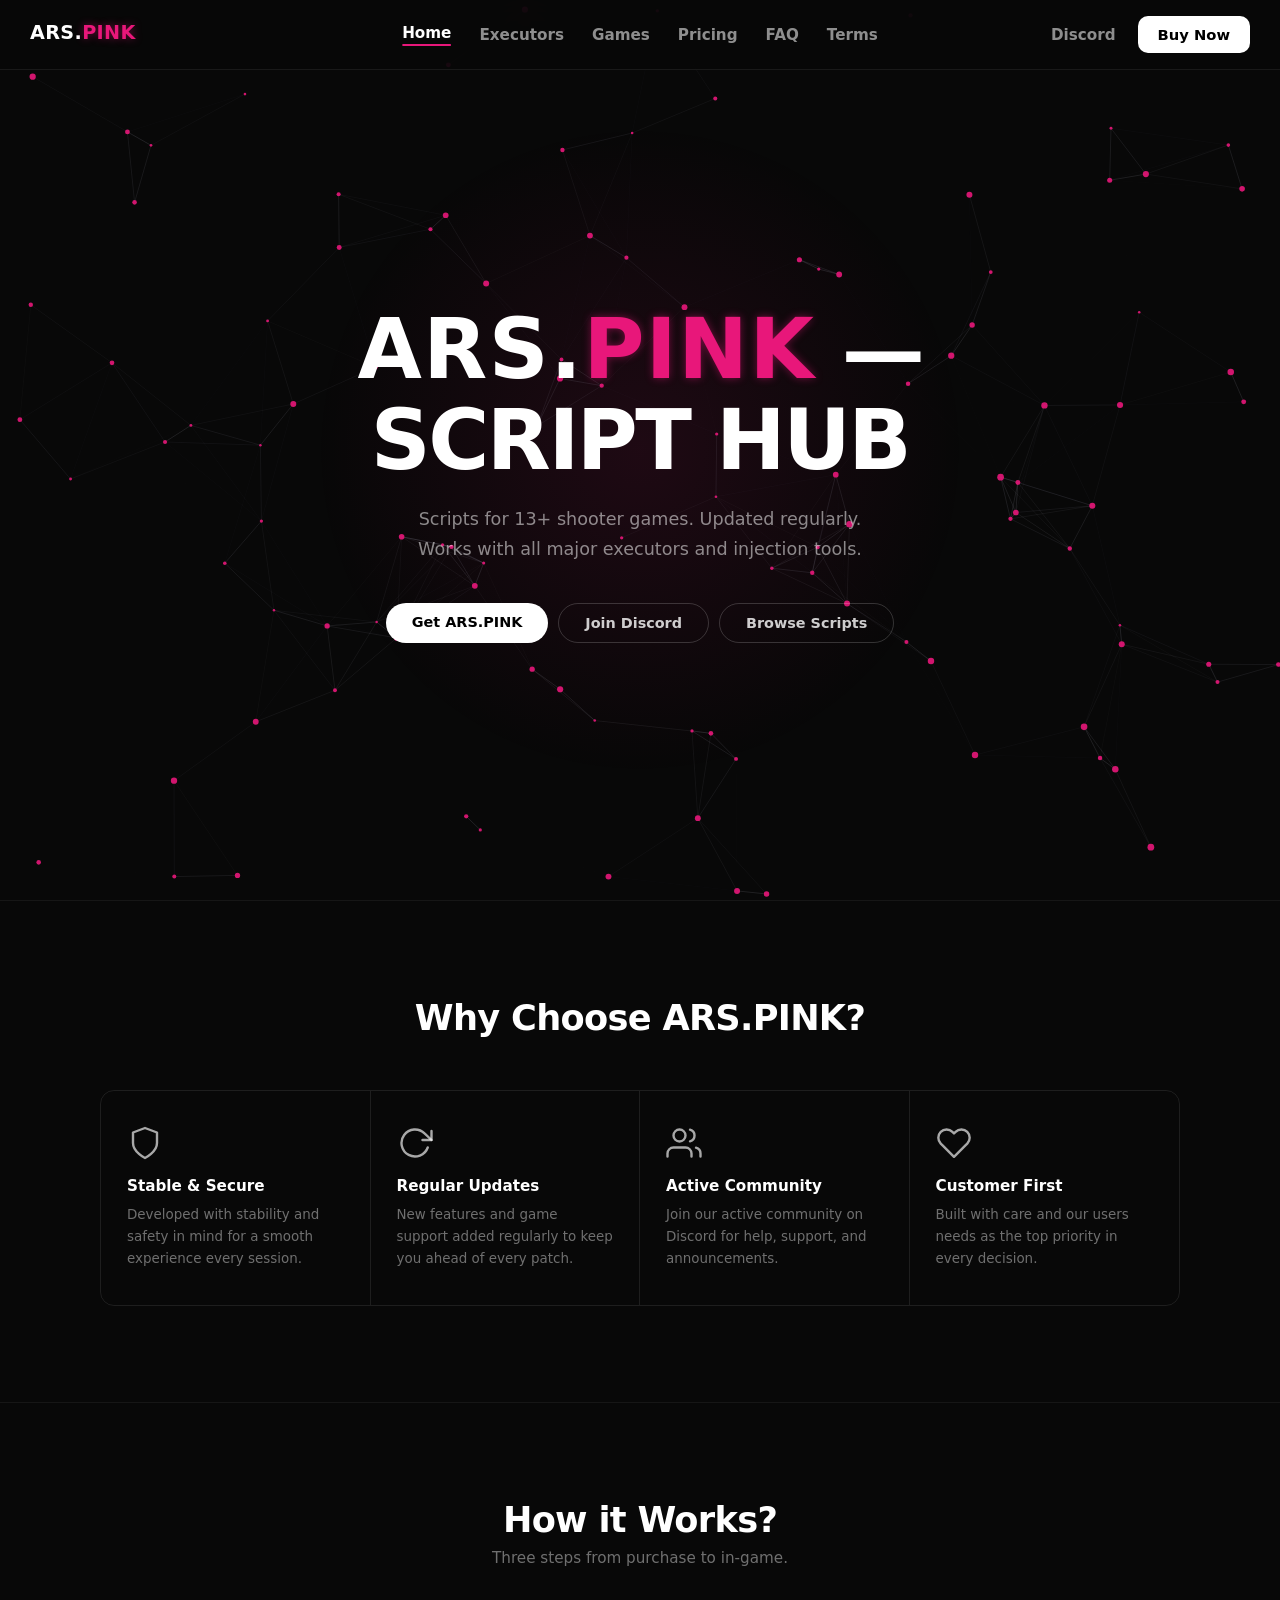
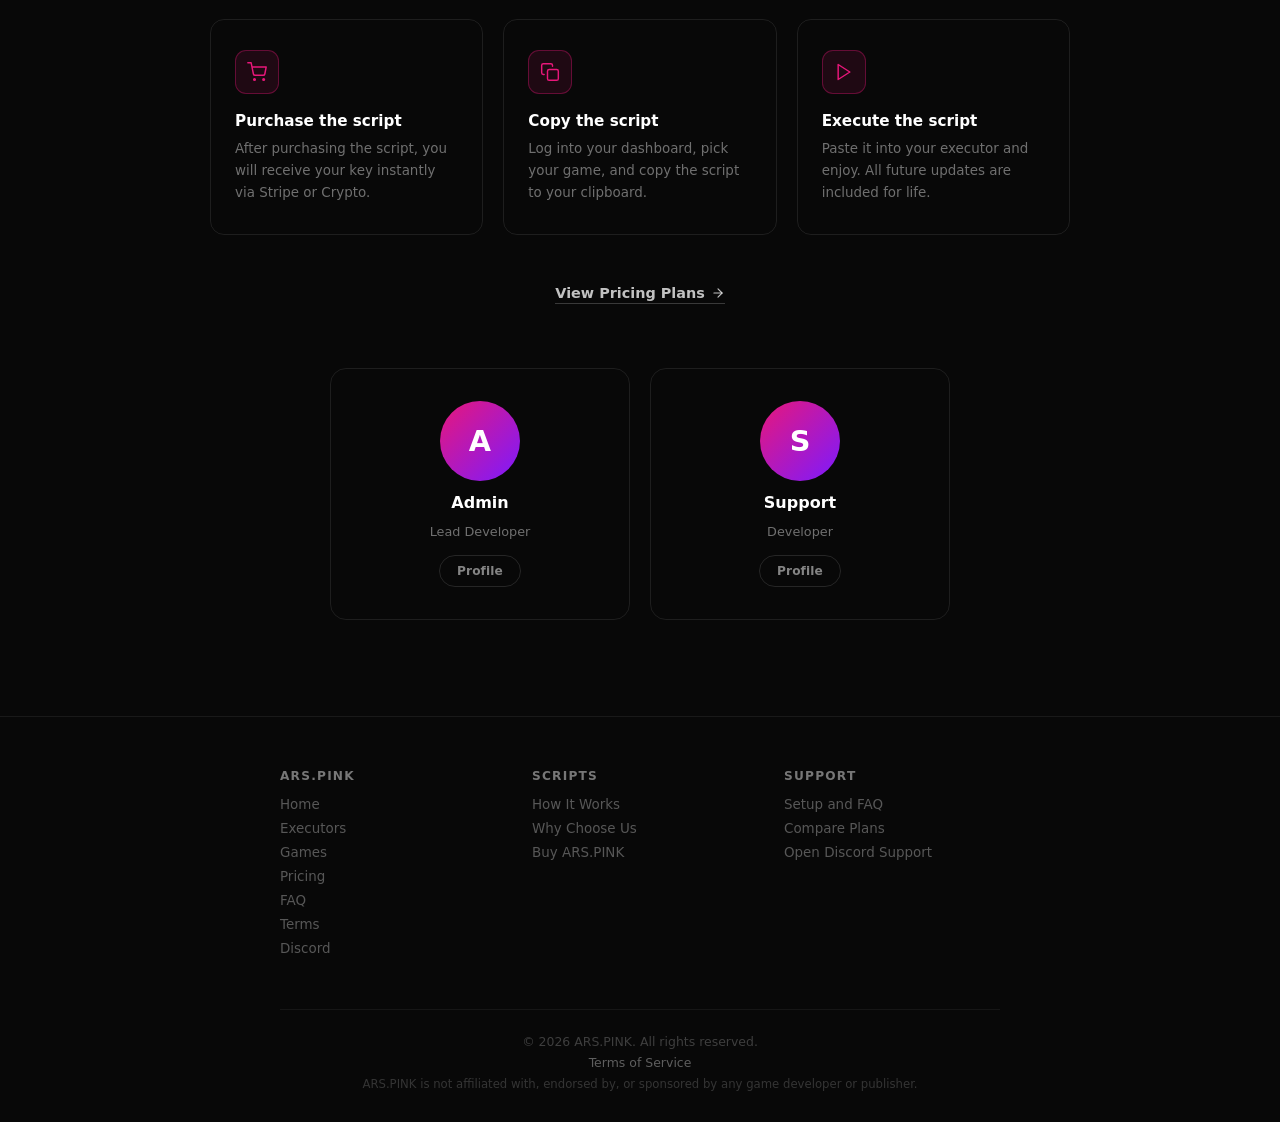
==== commit 55cd524e: "Moderate changes Fixes, improvements and changes" ====
--- a/index.html
+++ b/index.html
@@ -155,10 +155,10 @@
       <a href="https://ars.pink/ars/buy" target="_blank">Buy ARS.PINK</a>
     </div>
     <div class="foot-col">
-      <h4>Popular</h4>
-      <a href="index.html">ARS Script</a>
-      <a href="index.html">FSS Script</a>
-      <a href="index.html">BRMS Script</a>
+      <h4>Support</h4>
+      <a href="faq.html">Setup and FAQ</a>
+      <a href="pricing.html">Compare Plans</a>
+      <a href="https://discord.gg/ANGyh3ftc8" target="_blank">Open Discord Support</a>
     </div>
   </div>
   <div class="foot-bottom">
--- a/assets/css/site.css
+++ b/assets/css/site.css
@@ -554,6 +554,19 @@
 .faq-hero {
   margin-bottom: 8px;
 }
+.faq-tabs {
+  display: flex;
+  flex-wrap: wrap;
+  gap: 10px;
+  justify-content: center;
+  max-width: 980px;
+  margin: 0 auto;
+}
+.faq-tab {
+  cursor: pointer;
+  justify-content: center;
+  text-align: center;
+}
 .faq-hero-note {
   margin-top: 12px;
   padding: 10px 12px;
@@ -564,54 +577,35 @@
   color: rgba(255,255,255,0.82);
   font-size: 0.84rem;
 }
-.faq-layout {
-  display: grid;
-  grid-template-columns: 240px minmax(0, 1fr);
-  gap: 14px;
-  align-items: start;
-}
-.faq-toc {
-  position: sticky;
-  top: 74px;
-  display: grid;
-  gap: 8px;
-  padding: 16px;
-}
-.faq-toc h2 {
-  margin-bottom: 4px;
-  font-size: 0.98rem;
-}
-.faq-toc a {
-  border-radius: 9px;
-  border: 1px solid rgba(255,255,255,0.1);
-  background: rgba(255,255,255,0.02);
-  color: rgba(255,255,255,0.72);
-  padding: 8px 10px;
-  font-size: 0.83rem;
-  font-weight: 600;
-  transition: border-color 0.2s, color 0.2s, background 0.2s;
-}
-.faq-toc a:hover {
-  border-color: var(--pink-border);
-  background: var(--pink-dim);
-  color: #fff;
-}
 .faq-main {
+  width: min(100%, 980px);
+  margin: 0 auto;
   gap: 12px;
 }
 .faq-block {
   padding: 16px;
 }
+.faq-block[hidden] {
+  display: none;
+}
 .faq-block h2 {
-  margin-bottom: 8px;
+  margin-bottom: 12px;
 }
 .faq-qa {
-  border-top: 1px solid rgba(255,255,255,0.08);
-  padding: 11px 0;
+  margin-top: 10px;
+  border: 1px solid rgba(255,255,255,0.1);
+  border-radius: 14px;
+  background: rgba(255,255,255,0.025);
+  box-shadow: inset 0 1px 0 rgba(255,255,255,0.04);
+  overflow: hidden;
+  transition: border-color 0.2s, background 0.2s, transform 0.2s;
 }
 .faq-qa:first-of-type {
-  border-top: none;
-  padding-top: 4px;
+  margin-top: 0;
+}
+.faq-qa:hover {
+  border-color: rgba(255,255,255,0.16);
+  background: rgba(255,255,255,0.04);
 }
 .faq-qa summary {
   cursor: pointer;
@@ -622,15 +616,19 @@
   display: flex;
   align-items: center;
   gap: 9px;
+  justify-content: space-between;
+  padding: 15px 16px;
 }
 .faq-qa summary::-webkit-details-marker {
   display: none;
 }
 .faq-qa summary::before {
   content: "+";
-  width: 16px;
+  order: 2;
+  margin-left: auto;
+  width: 18px;
   color: var(--pink);
-  font-size: 1rem;
+  font-size: 1.05rem;
   line-height: 1;
   text-align: center;
   flex-shrink: 0;
@@ -639,7 +637,10 @@
   content: "-";
 }
 .faq-qa p {
-  margin: 8px 0 0 25px;
+  margin: 0;
+  padding: 0 16px 16px;
+  color: rgba(255,255,255,0.62);
+  border-top: 1px solid rgba(255,255,255,0.08);
 }
 .faq-support {
   background: linear-gradient(180deg, rgba(232,23,122,0.1) 0%, rgba(255,255,255,0.015) 100%);
@@ -1433,8 +1434,6 @@
   .n-right { display: none; }
   .n-burger { display: inline-flex; }
   .foot-grid { grid-template-columns: 1fr 1fr; }
-  .faq-layout { grid-template-columns: 1fr; }
-  .faq-toc { position: static; }
   .games-grid { grid-template-columns: repeat(2, minmax(0, 1fr)); }
   .pricing-grid { grid-template-columns: 1fr; }
   .stat-grid,
@@ -1450,6 +1449,8 @@
   .page-wrap { padding: 40px 16px 56px; }
   .policy-nav { justify-content: flex-start; }
   .policy-chip { font-size: 0.78rem; }
+  .faq-tabs { justify-content: flex-start; overflow-x: auto; flex-wrap: nowrap; padding-bottom: 4px; }
+  .faq-tab { flex: 0 0 auto; }
   .games-toolbar { flex-direction: column; align-items: flex-start; }
   .games-grid { grid-template-columns: 1fr; }
   .pricing-grid { grid-template-columns: 1fr; }
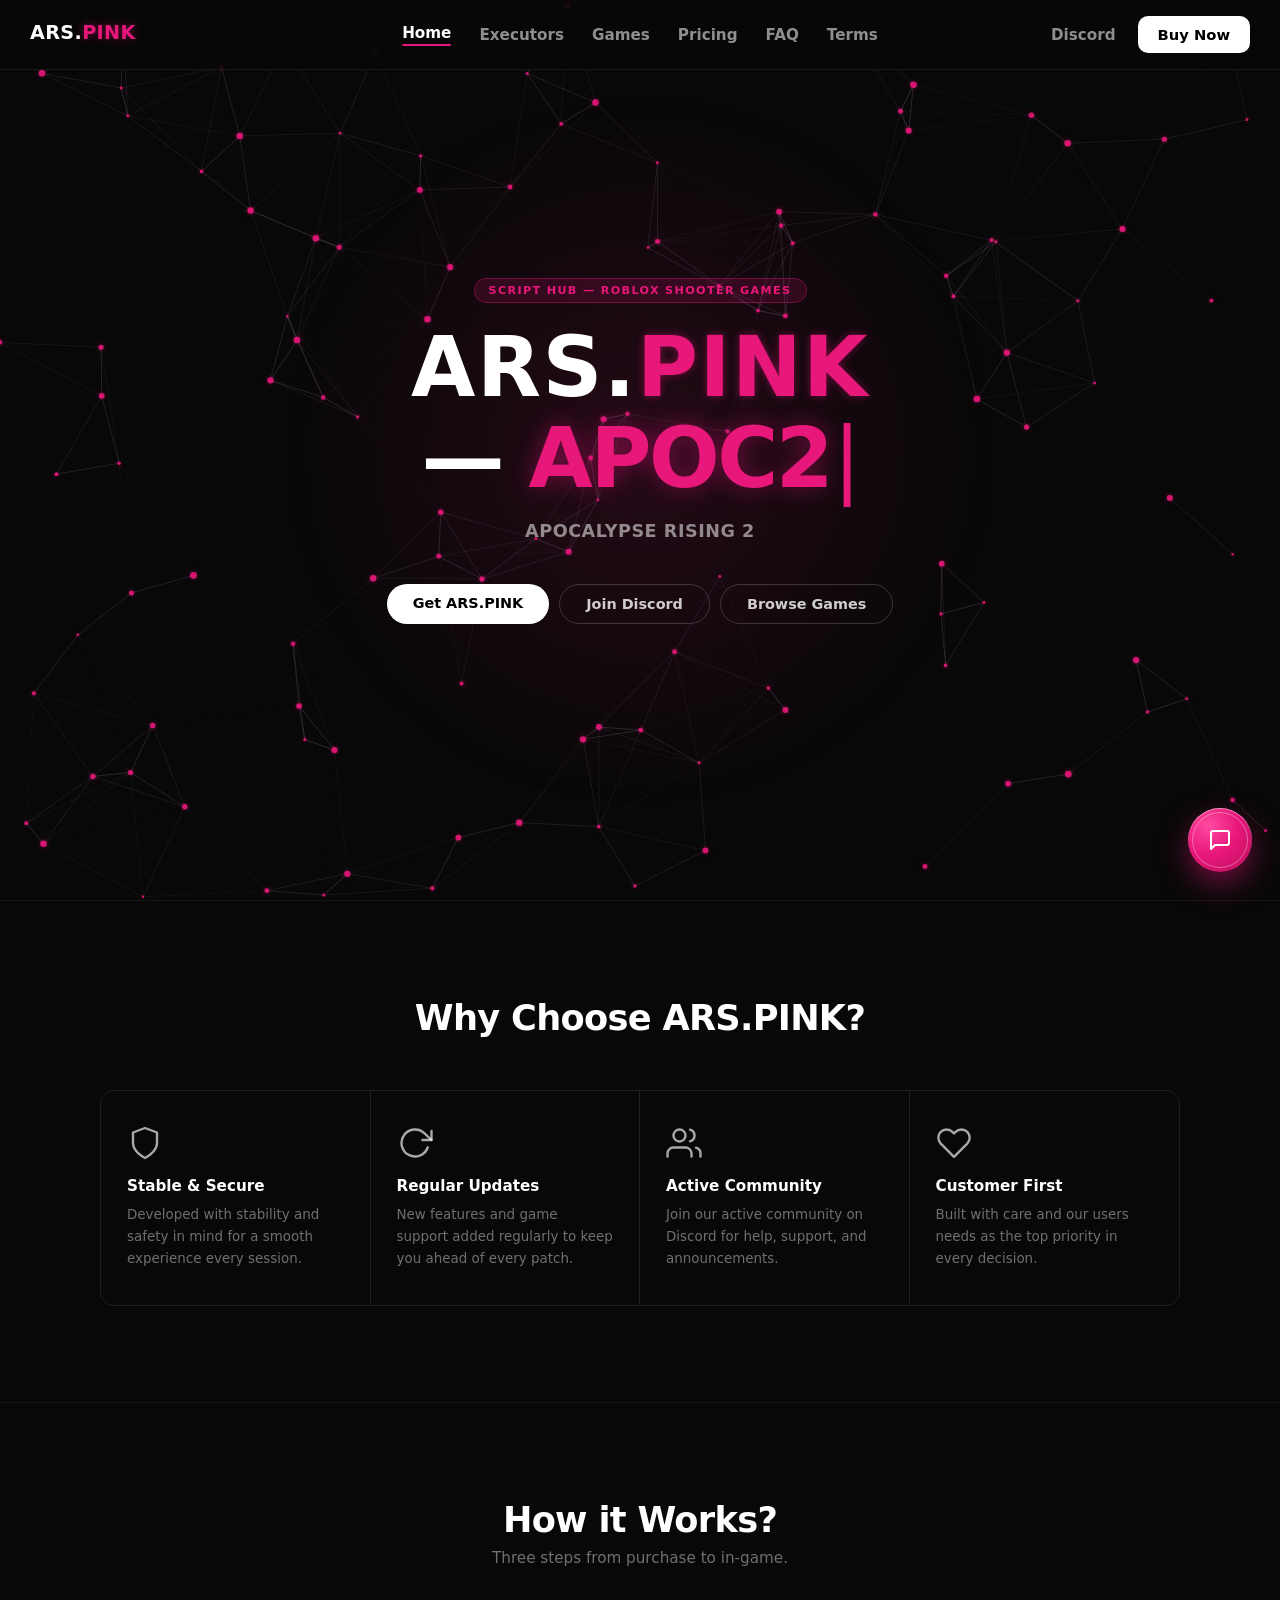
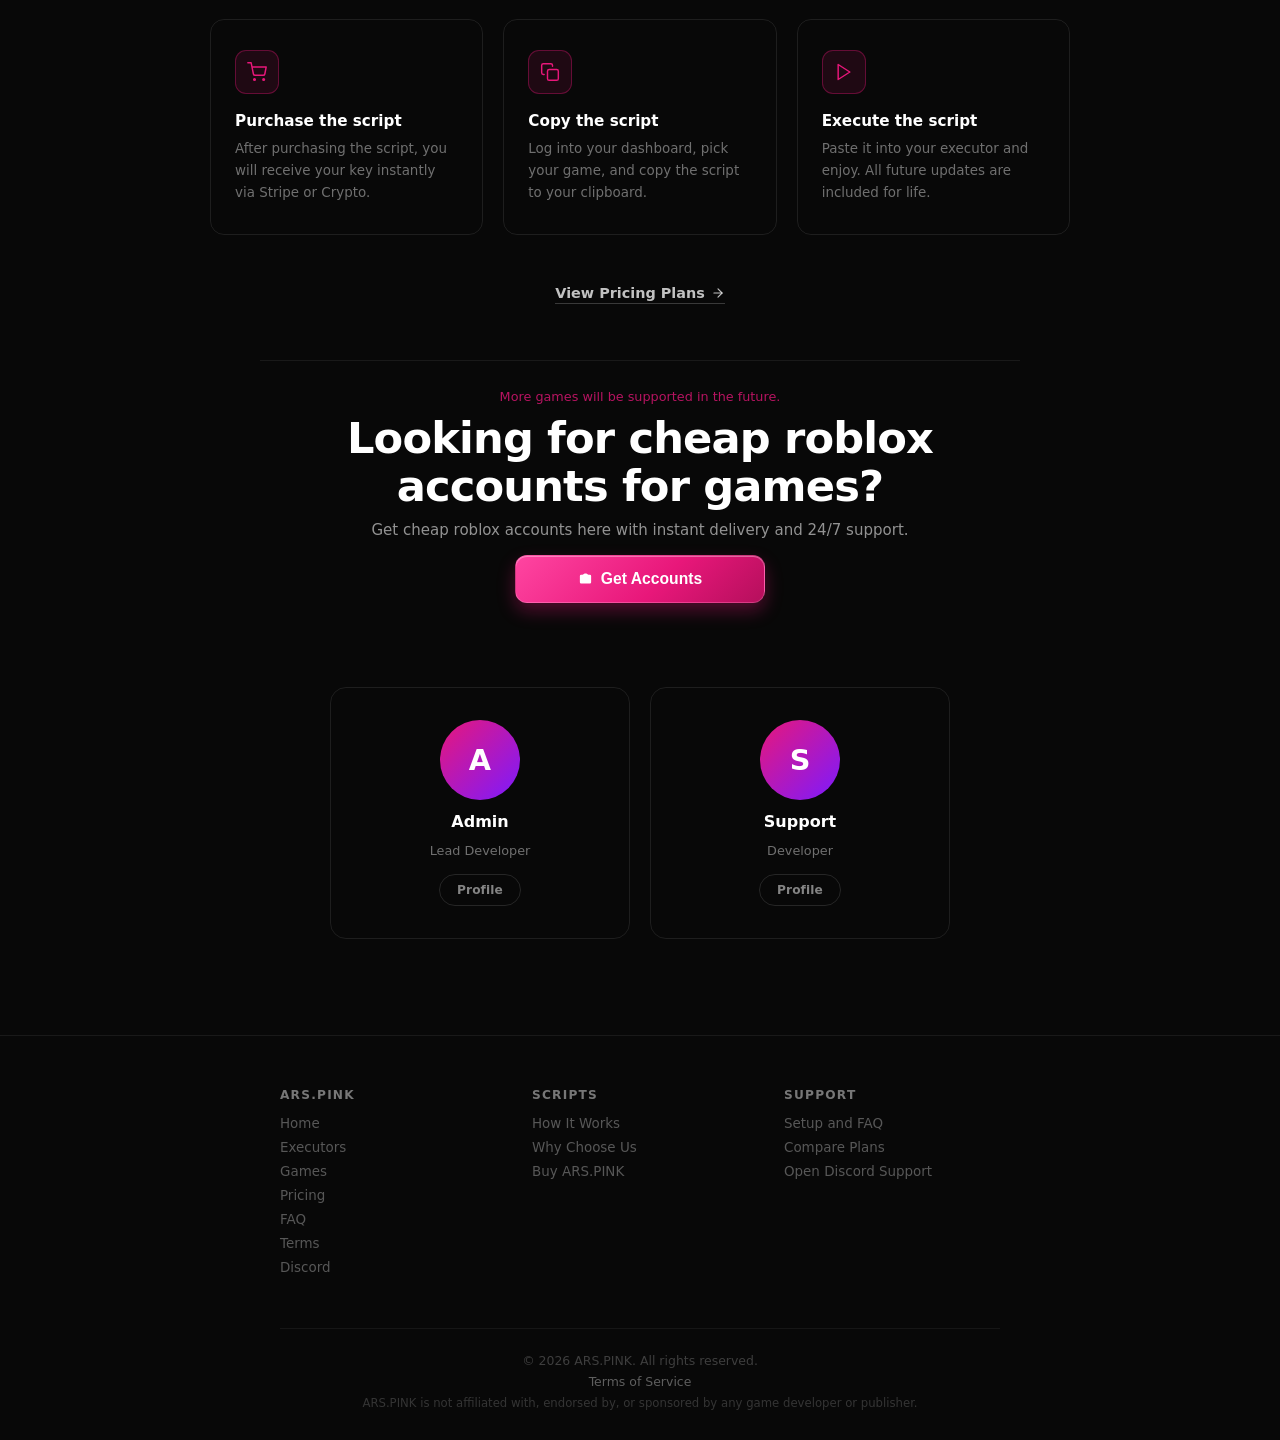
==== commit bb865181: "Add files via upload" ====
--- a/index.html
+++ b/index.html
@@ -30,12 +30,18 @@
 
 <!-- HERO -->
 <div class="hero">
-  <h1><span class="brand-word">ARS.<span class="brand-ping">PINK</span></span> &mdash; SCRIPT HUB</h1>
-  <p>Scripts for 13+ shooter games. Updated regularly. Works with all major executors and injection tools.</p>
+  <div class="hero-eyebrow">Script Hub &mdash; Roblox Shooter Games</div>
+  <h1>
+    <span class="brand-word">ARS.<span class="brand-ping">PINK</span></span>
+    <span class="hero-type-wrap">
+      &mdash; <span id="heroTypeAcronym" class="hero-type-acronym" aria-live="polite"></span><span class="hero-type-cursor" aria-hidden="true">|</span>
+    </span>
+  </h1>
+  <p id="heroTypeFullname" class="hero-type-fullname" aria-live="polite">Scripts for your favourite Roblox shooter games.</p>
   <div class="hero-btns">
     <a class="btn-wh" href="https://ars.pink/ars/buy" target="_blank">Get ARS.PINK</a>
     <a class="btn-dk" href="https://discord.gg/ANGyh3ftc8" target="_blank">Join Discord</a>
-    <a class="btn-dk" href="#scripts">Browse Scripts</a>
+    <a class="btn-dk" href="games.html">Browse Games</a>
   </div>
 </div>
 
@@ -108,6 +114,16 @@
       View Pricing Plans
       <svg viewBox="0 0 24 24"><line x1="5" y1="12" x2="19" y2="12"/><polyline points="12 5 19 12 12 19"/></svg>
     </a>
+  </div>
+
+  <div class="home-accounts-cta">
+    <span class="home-accounts-overline">More games will be supported in the future.</span>
+    <h2>Looking for cheap roblox accounts for games?</h2>
+    <p>Get cheap roblox accounts here with instant delivery and 24/7 support.</p>
+    <button class="home-accounts-btn" id="openSuppliersModal" type="button">
+      <svg viewBox="0 0 24 24" aria-hidden="true"><path d="M3 8a2 2 0 0 1 2-2h2.2a2 2 0 0 0 1.55-.73l.5-.62A2 2 0 0 1 10.8 4h2.4a2 2 0 0 1 1.56.65l.5.62a2 2 0 0 0 1.54.73H19a2 2 0 0 1 2 2v10a2 2 0 0 1-2 2H5a2 2 0 0 1-2-2z"/></svg>
+      <span>Get Accounts</span>
+    </button>
   </div>
 
   <!-- TEAM -->
@@ -134,6 +150,39 @@
     </div>
   </div>
 </section>
+
+<div class="home-suppliers-modal" id="suppliersModal" hidden>
+  <div class="home-suppliers-backdrop" id="suppliersBackdrop"></div>
+  <div class="home-suppliers-panel" role="dialog" aria-modal="true" aria-labelledby="suppliersTitle">
+    <div class="home-suppliers-head">
+      <h3 id="suppliersTitle">Choose a supplier</h3>
+      <button class="home-suppliers-close" id="closeSuppliersModal" type="button" aria-label="Close supplier modal">x</button>
+    </div>
+    <p class="home-suppliers-sub">Pick a partner store to open in a new tab.</p>
+
+    <div class="home-suppliers-list">
+      <a class="home-suppliers-link is-primary" href="https://rbxkey.store/product/fallen-survival-accounts" target="_blank" rel="noopener">
+        RBXKey Store
+        <span class="home-suppliers-tag is-good">Great Choice</span>
+      </a>
+      <a class="home-suppliers-link" href="https://cloudykeys.cc/product/fallen-account" target="_blank" rel="noopener">
+        CloudyKeys
+        <span class="home-suppliers-tag is-safe">Trusted</span>
+      </a>
+      <a class="home-suppliers-link" href="https://toxiccheats.cc/product/roblox-accounts" target="_blank" rel="noopener">
+        Toxic Cheats
+        <span class="home-suppliers-tag is-hq">High Quality</span>
+      </a>
+      <a class="home-suppliers-link is-sub" href="https://cheatshub.net/product?id=1087f8f6-e2a8-4b94-b7f3-8836843d2816" target="_blank" rel="noopener">
+        Other Option: CheatsHub
+      </a>
+    </div>
+
+    <div class="home-suppliers-sep"></div>
+    <p class="home-suppliers-sub home-suppliers-sub-sm">Need cheap executor keys?</p>
+    <a class="home-suppliers-link is-exec" href="https://bloxproducts.com" target="_blank" rel="noopener">Visit BloxProducts</a>
+  </div>
+</div>
 
 <!-- FOOTER -->
 <footer>
@@ -169,6 +218,9 @@
 </footer>
 
 <script src="assets/js/site.js?v=20260513m1"></script>
+<script src="assets/js/home-games.js"></script>
 <script src="assets/js/home-team.js"></script>
+<script src="assets/js/home-suppliers.js"></script>
+<script src="assets/js/chatbot.js"></script>
 </body>
 </html>
--- a/assets/css/site.css
+++ b/assets/css/site.css
@@ -23,7 +23,7 @@
   inset: 0;
   pointer-events: none;
   z-index: 0;
-  background: radial-gradient(650px circle at var(--mx) var(--my), rgba(232,23,122,0.10) 0%, transparent 50%);
+  background: radial-gradient(650px circle at var(--mx) var(--my), rgba(232,23,122,0.13) 0%, transparent 55%);
 }
 
 #pc {
@@ -206,17 +206,131 @@
   align-items: center; justify-content: center;
   text-align: center; padding: 80px 24px 100px;
 }
+.hero-eyebrow {
+  display: inline-block;
+  font-size: 0.7rem;
+  font-weight: 700;
+  letter-spacing: 0.12em;
+  text-transform: uppercase;
+  color: var(--pink);
+  border: 1px solid var(--pink-border);
+  background: var(--pink-dim);
+  border-radius: 999px;
+  padding: 5px 14px;
+  margin-bottom: 22px;
+}
 .hero h1 {
   font-size: clamp(2.6rem, 7vw, 5.2rem);
   font-weight: 800; letter-spacing: -0.03em;
-  line-height: 1.07; max-width: 820px; margin-bottom: 20px;
+  line-height: 1.07; max-width: 900px; margin-bottom: 14px;
+}
+.hero-type-wrap {
+  display: inline;
+  white-space: nowrap;
+}
+.hero-type-acronym {
+  color: var(--pink);
+  text-shadow: 0 0 24px rgba(232,23,122,0.45);
+}
+.hero-type-cursor {
+  display: inline-block;
+  color: var(--pink);
+  margin-left: 2px;
+  animation: blink 1s step-end infinite;
+  font-weight: 300;
+}
+@keyframes blink {
+  0%, 100% { opacity: 1; }
+  50% { opacity: 0; }
+}
+.hero-type-fullname {
+  font-size: 0.88rem;
+  font-weight: 600;
+  letter-spacing: 0.03em;
+  color: rgba(255,255,255,0.38);
+  text-transform: uppercase;
+  min-height: 1.4em;
+  margin-bottom: 32px;
+  transition: opacity 0.25s;
 }
 .hero p {
   color: rgba(255,255,255,0.52);
   font-size: clamp(0.9rem, 1.8vw, 1.1rem);
   max-width: 500px; line-height: 1.7; margin-bottom: 38px;
 }
-.hero-btns { display: flex; gap: 10px; flex-wrap: wrap; justify-content: center; }
+.hero-btns { display: flex; gap: 10px; flex-wrap: wrap; justify-content: center; margin-bottom: 48px; }
+
+/* hero game strip */
+.hero-game-strip {
+  position: relative;
+  width: 100%;
+  max-width: 680px;
+  overflow: hidden;
+  margin-top: 4px;
+}
+.hero-game-strip::before,
+.hero-game-strip::after {
+  content: "";
+  position: absolute;
+  top: 0; bottom: 0;
+  width: 60px;
+  z-index: 2;
+  pointer-events: none;
+}
+.hero-game-strip::before {
+  left: 0;
+  background: linear-gradient(to right, #080808 0%, transparent 100%);
+}
+.hero-game-strip::after {
+  right: 0;
+  background: linear-gradient(to left, #080808 0%, transparent 100%);
+}
+.hero-game-track {
+  display: flex;
+  gap: 10px;
+  animation: scrollPills 40s linear infinite;
+  width: max-content;
+}
+.hero-game-track:hover {
+  animation-play-state: paused;
+}
+@keyframes scrollPills {
+  0%   { transform: translateX(0); }
+  100% { transform: translateX(-50%); }
+}
+.hero-game-pill {
+  display: inline-flex;
+  align-items: center;
+  gap: 6px;
+  white-space: nowrap;
+  border: 1px solid rgba(255,255,255,0.12);
+  border-radius: 999px;
+  padding: 7px 16px;
+  font-size: 0.78rem;
+  font-weight: 600;
+  color: rgba(255,255,255,0.65);
+  background: rgba(255,255,255,0.03);
+  transition: border-color 0.2s, color 0.2s, background 0.2s;
+  cursor: pointer;
+}
+.hero-game-pill::before {
+  content: "";
+  display: inline-block;
+  width: 5px; height: 5px;
+  border-radius: 50%;
+  background: var(--pink);
+  box-shadow: 0 0 5px var(--pink);
+  flex-shrink: 0;
+}
+.hero-game-pill:hover,
+.hero-game-pill.is-active {
+  border-color: var(--pink-border);
+  color: #fff;
+  background: var(--pink-dim);
+}
+.hero-game-pill.is-active::before {
+  box-shadow: 0 0 8px var(--pink);
+}
 .btn-wh {
   padding: 11px 26px; background: #fff; color: #000;
   font-size: 0.9rem; font-weight: 700; border-radius: 999px;
@@ -348,6 +462,206 @@
 }
 .team-link-label {
   letter-spacing: 0.01em;
+}
+
+/* ===== HOME SUPPLIERS CTA ===== */
+.home-accounts-cta {
+  margin: 56px auto 0;
+  width: min(100%, 760px);
+  padding: 28px 16px 20px;
+  border-top: 1px solid rgba(255,255,255,0.07);
+  text-align: center;
+}
+.home-accounts-overline {
+  display: block;
+  font-size: 0.8rem;
+  color: rgba(232,23,122,0.78);
+  margin-bottom: 10px;
+}
+.home-accounts-cta h2 {
+  font-size: clamp(1.7rem, 4.2vw, 2.7rem);
+  letter-spacing: -0.02em;
+  line-height: 1.12;
+  margin-bottom: 10px;
+}
+.home-accounts-cta p {
+  color: rgba(255,255,255,0.56);
+  font-size: 0.94rem;
+  margin-bottom: 16px;
+}
+.home-accounts-btn {
+  border: 1px solid rgba(255,255,255,0.17);
+  border-radius: 12px;
+  min-height: 48px;
+  min-width: 250px;
+  padding: 0 18px;
+  font-size: 0.98rem;
+  font-weight: 700;
+  color: #fff;
+  cursor: pointer;
+  display: inline-flex;
+  align-items: center;
+  justify-content: center;
+  gap: 8px;
+  background: linear-gradient(135deg, #ff45a1 0%, #e8177a 58%, #b50f5c 100%);
+  box-shadow: 0 8px 18px rgba(232,23,122,0.32), inset 0 1px 0 rgba(255,255,255,0.35);
+  transition: transform 0.18s ease, box-shadow 0.18s ease;
+}
+.home-accounts-btn:hover {
+  transform: translateY(-1px);
+  box-shadow: 0 12px 22px rgba(232,23,122,0.42), inset 0 1px 0 rgba(255,255,255,0.45);
+}
+.home-accounts-btn svg {
+  width: 15px;
+  height: 15px;
+  fill: currentColor;
+}
+
+.home-suppliers-modal {
+  position: fixed;
+  inset: 0;
+  z-index: 12000;
+  display: grid;
+  place-items: center;
+  padding: 16px;
+}
+.home-suppliers-modal[hidden] {
+  display: none;
+}
+.home-suppliers-backdrop {
+  position: absolute;
+  inset: 0;
+  background: rgba(5,5,8,0.8);
+  backdrop-filter: blur(5px);
+}
+.home-suppliers-panel {
+  position: relative;
+  width: min(100%, 372px);
+  border-radius: 12px;
+  border: 1px solid rgba(255,255,255,0.11);
+  background:
+    radial-gradient(620px circle at -20% -40%, rgba(232,23,122,0.18) 0%, transparent 48%),
+    linear-gradient(180deg, rgba(17,17,23,0.98) 0%, rgba(10,10,15,0.98) 100%);
+  box-shadow: 0 20px 44px rgba(0,0,0,0.66);
+  padding: 12px;
+  animation: suppliersIn 0.22s ease;
+}
+@keyframes suppliersIn {
+  from { opacity: 0; transform: translateY(8px) scale(0.98); }
+  to { opacity: 1; transform: translateY(0) scale(1); }
+}
+.home-suppliers-head {
+  display: flex;
+  align-items: center;
+  justify-content: space-between;
+  gap: 8px;
+  border-bottom: 1px solid rgba(255,255,255,0.08);
+  padding-bottom: 8px;
+  margin-bottom: 10px;
+}
+.home-suppliers-head h3 {
+  font-size: 1.45rem;
+  line-height: 1;
+  letter-spacing: -0.015em;
+}
+.home-suppliers-close {
+  width: 28px;
+  height: 28px;
+  border-radius: 7px;
+  border: 1px solid rgba(255,255,255,0.14);
+  background: rgba(255,255,255,0.05);
+  color: rgba(255,255,255,0.75);
+  font-size: 0.88rem;
+  font-weight: 700;
+  cursor: pointer;
+}
+.home-suppliers-close:hover {
+  color: #fff;
+  background: rgba(255,255,255,0.1);
+}
+.home-suppliers-sub {
+  color: rgba(255,255,255,0.62);
+  font-size: 0.83rem;
+  margin-bottom: 10px;
+}
+.home-suppliers-sub-sm {
+  margin-bottom: 9px;
+  font-size: 0.74rem;
+  text-transform: uppercase;
+  letter-spacing: 0.07em;
+  color: rgba(255,255,255,0.45);
+}
+.home-suppliers-list {
+  display: grid;
+  gap: 7px;
+}
+.home-suppliers-link {
+  position: relative;
+  display: flex;
+  align-items: center;
+  justify-content: center;
+  min-height: 40px;
+  border-radius: 9px;
+  border: 1px solid rgba(255,255,255,0.13);
+  background: rgba(255,255,255,0.045);
+  color: rgba(255,255,255,0.9);
+  font-size: 0.94rem;
+  font-weight: 700;
+  transition: transform 0.16s ease, box-shadow 0.16s ease;
+}
+.home-suppliers-link:hover {
+  transform: translateY(-1px);
+  border-color: var(--pink-border);
+  background: var(--pink-dim);
+  box-shadow: 0 7px 14px rgba(232,23,122,0.22);
+}
+.home-suppliers-link.is-primary {
+  background: linear-gradient(135deg, #ff45a1 0%, #e8177a 64%, #b50f5c 100%);
+  color: #fff;
+  border-color: rgba(232,23,122,0.65);
+}
+.home-suppliers-link.is-primary:hover {
+  box-shadow: 0 7px 15px rgba(232,23,122,0.35);
+}
+.home-suppliers-link.is-sub {
+  background: rgba(255,255,255,0.03);
+  color: rgba(255,255,255,0.88);
+  border-style: dashed;
+  font-size: 0.82rem;
+  font-weight: 700;
+}
+.home-suppliers-link.is-exec {
+  background: rgba(232,23,122,0.12);
+  color: #ffd6ea;
+  border-color: rgba(232,23,122,0.45);
+}
+.home-suppliers-tag {
+  position: absolute;
+  top: -6px;
+  right: 8px;
+  border-radius: 999px;
+  border: 1px solid rgba(0,0,0,0.7);
+  background: #13131a;
+  color: #ffd6ea;
+  font-size: 0.58rem;
+  font-weight: 700;
+  letter-spacing: 0.03em;
+  text-transform: uppercase;
+  padding: 1px 7px;
+}
+.home-suppliers-tag.is-good {
+  color: #fff;
+}
+.home-suppliers-tag.is-safe {
+  color: #ffd6ea;
+}
+.home-suppliers-tag.is-hq {
+  color: #ffbadf;
+}
+.home-suppliers-sep {
+  margin: 12px 0 8px;
+  height: 1px;
+  background: rgba(255,255,255,0.08);
 }
 
 /* ===== POLICY PAGES ===== */
@@ -799,56 +1113,82 @@
 /* ===== GAMES PAGE ===== */
 .games-shell {
   display: grid;
-  gap: 14px;
+  gap: 22px;
 }
 .games-top {
   text-align: center;
-  margin-bottom: 2px;
+  padding: 24px 0 8px;
 }
 .games-chip {
   display: inline-flex;
   align-items: center;
-  border: 1px solid rgba(255,255,255,0.14);
-  background: rgba(255,255,255,0.05);
-  color: rgba(255,255,255,0.9);
+  gap: 5px;
+  border: 1px solid var(--pink-border);
+  background: var(--pink-dim);
+  color: var(--pink);
   border-radius: 999px;
-  padding: 4px 10px;
+  padding: 5px 13px;
   font-size: 0.7rem;
   font-weight: 700;
-  letter-spacing: 0.04em;
+  letter-spacing: 0.06em;
   text-transform: uppercase;
 }
+.games-chip::before {
+  content: "";
+  display: inline-block;
+  width: 6px;
+  height: 6px;
+  border-radius: 50%;
+  background: var(--pink);
+  box-shadow: 0 0 6px var(--pink);
+}
 .games-top h1 {
-  margin-top: 10px;
-  margin-bottom: 7px;
+  margin-top: 14px;
+  margin-bottom: 10px;
+  font-size: clamp(2.2rem, 5vw, 3.4rem);
+  letter-spacing: -0.02em;
 }
 .games-sub {
-  max-width: 720px;
+  max-width: 520px;
   margin: 0 auto;
-  color: rgba(255,255,255,0.56);
-  font-size: 0.84rem;
+  color: rgba(255,255,255,0.5);
+  font-size: 0.88rem;
+  line-height: 1.6;
 }
 .games-search-wrap {
-  max-width: 540px;
-  margin: 14px auto 0;
+  max-width: 480px;
+  margin: 20px auto 0;
+  position: relative;
+}
+.games-search-wrap::before {
+  content: "";
+  position: absolute;
+  left: 13px;
+  top: 50%;
+  transform: translateY(-50%);
+  width: 14px;
+  height: 14px;
+  background: url("data:image/svg+xml,%3Csvg xmlns='http://www.w3.org/2000/svg' viewBox='0 0 24 24' fill='none' stroke='rgba(255,255,255,0.35)' stroke-width='2.5' stroke-linecap='round' stroke-linejoin='round'%3E%3Ccircle cx='11' cy='11' r='8'/%3E%3Cline x1='21' y1='21' x2='16.65' y2='16.65'/%3E%3C/svg%3E") center/contain no-repeat;
+  pointer-events: none;
 }
 .games-search {
   width: 100%;
-  height: 40px;
+  height: 44px;
   border: 1px solid rgba(255,255,255,0.14);
-  border-radius: 10px;
-  background: rgba(0,0,0,0.33);
-  color: #fff;
-  padding: 0 12px;
-  font-size: 0.82rem;
+  border-radius: 12px;
+  background: rgba(255,255,255,0.04);
+  color: #fff;
+  padding: 0 14px 0 36px;
+  font-size: 0.85rem;
+  transition: border-color 0.15s, box-shadow 0.15s;
 }
 .games-search::placeholder {
-  color: rgba(255,255,255,0.34);
+  color: rgba(255,255,255,0.3);
 }
 .games-search:focus {
   outline: none;
   border-color: var(--pink-border);
-  box-shadow: 0 0 0 1px rgba(232,23,122,0.35);
+  box-shadow: 0 0 0 3px rgba(232,23,122,0.12);
 }
 .games-stats {
   margin: 10px auto 0;
@@ -874,14 +1214,14 @@
 .games-toolbar {
   border: 1px solid rgba(255,255,255,0.09);
   border-radius: 12px;
-  background: rgba(255,255,255,0.02);
-  padding: 9px 12px;
+  background: rgba(255,255,255,0.025);
+  padding: 10px 14px;
   display: flex;
   align-items: center;
   justify-content: space-between;
   gap: 10px;
-  font-size: 0.74rem;
-  color: rgba(255,255,255,0.62);
+  font-size: 0.76rem;
+  color: rgba(255,255,255,0.55);
 }
 .games-toolbar-right {
   display: flex;
@@ -892,41 +1232,98 @@
   display: inline-flex;
   align-items: center;
   justify-content: center;
-  border: 1px solid rgba(255,255,255,0.12);
+  border: 1px solid var(--pink-border);
   border-radius: 8px;
-  background: rgba(255,255,255,0.03);
-  color: rgba(255,255,255,0.84);
-  font-size: 0.72rem;
-  padding: 6px 9px;
+  background: var(--pink-dim);
+  color: var(--pink);
+  font-size: 0.73rem;
+  font-weight: 700;
+  padding: 6px 12px;
+  transition: background 0.15s, box-shadow 0.15s;
 }
 .games-toolbar-link:hover {
-  border-color: rgba(255,255,255,0.24);
+  background: rgba(232,23,122,0.22);
+  box-shadow: 0 0 10px rgba(232,23,122,0.2);
 }
 .games-grid-wrap h2 {
-  margin: 2px 0 10px;
-  font-size: 1.05rem;
+  margin: 0 0 14px;
+  font-size: 0.78rem;
+  font-weight: 700;
+  letter-spacing: 0.1em;
+  text-transform: uppercase;
+  color: rgba(255,255,255,0.38);
+  display: flex;
+  align-items: center;
+  gap: 10px;
+}
+.games-grid-wrap h2::before {
+  content: "";
+  display: block;
+  width: 3px;
+  height: 14px;
+  border-radius: 2px;
+  background: var(--pink);
+  box-shadow: 0 0 8px rgba(232,23,122,0.6);
 }
 .games-grid {
   display: grid;
   grid-template-columns: repeat(3, minmax(0, 1fr));
-  gap: 10px;
+  gap: 20px;
+  max-width: 900px;
+  margin: 0 auto;
 }
 .game-card {
-  border: 1px solid rgba(255,255,255,0.12);
-  border-radius: 12px;
+  border: 1px solid rgba(255,255,255,0.1);
+  border-radius: 18px;
   overflow: hidden;
-  background: rgba(255,255,255,0.02);
+  background: rgba(20,20,28,0.85);
+  cursor: pointer;
+  display: flex;
+  flex-direction: column;
+  align-items: center;
+  text-align: center;
+  transition: transform 0.2s ease, border-color 0.2s ease, box-shadow 0.2s ease;
+}
+.game-card:hover {
+  transform: translateY(-5px);
+  border-color: rgba(255,255,255,0.2);
+  box-shadow: 0 12px 40px rgba(0,0,0,0.5);
 }
 .game-card-media {
   position: relative;
-  aspect-ratio: 16 / 9;
-  background: linear-gradient(135deg, rgba(25,35,65,0.8) 0%, rgba(45,20,40,0.8) 100%);
+  width: 100%;
+  aspect-ratio: 4 / 3;
+  background: linear-gradient(135deg, #0e0e1e 0%, #1e0c18 100%);
+  overflow: hidden;
 }
 .game-card-image {
   width: 100%;
   height: 100%;
   object-fit: cover;
   display: block;
+  transition: transform 0.35s ease;
+}
+.game-card:hover .game-card-image {
+  transform: scale(1.05);
+}
+.game-card-img-overlay {
+  position: absolute;
+  inset: 0;
+  background: rgba(0,0,0,0.18);
+  pointer-events: none;
+}
+.game-card-check {
+  position: absolute;
+  inset: 0;
+  display: flex;
+  align-items: center;
+  justify-content: center;
+  pointer-events: none;
+}
+.game-card-check svg {
+  width: 52px;
+  height: 52px;
+  filter: drop-shadow(0 2px 10px rgba(0,0,0,0.5));
 }
 .game-card-fallback {
   position: absolute;
@@ -934,10 +1331,10 @@
   display: none;
   align-items: center;
   justify-content: center;
-  font-size: 2.1rem;
+  font-size: 3rem;
   font-weight: 800;
-  color: rgba(255,255,255,0.86);
-  background: linear-gradient(140deg, rgba(28,25,51,0.88) 0%, rgba(49,18,36,0.88) 100%);
+  color: rgba(255,255,255,0.6);
+  background: linear-gradient(140deg, #0e0e1e 0%, #1e0c18 100%);
 }
 .game-card.has-error .game-card-image {
   display: none;
@@ -946,46 +1343,75 @@
   display: flex;
 }
 .game-card-body {
-  padding: 10px;
+  padding: 16px 18px 20px;
+  display: flex;
+  flex-direction: column;
+  align-items: center;
+  gap: 10px;
+  width: 100%;
 }
 .game-card-body h3 {
-  font-size: 0.9rem;
-  margin-bottom: 8px;
-}
-.game-card-actions {
-  display: block;
-}
-.game-card-btn {
+  font-size: 1rem;
+  font-weight: 800;
+  letter-spacing: -0.01em;
+  color: #fff;
+}
+.game-card-support-wrap {
+  width: 100%;
+  display: flex;
+  flex-direction: column;
+  align-items: center;
+  gap: 6px;
+}
+.game-card-support-label {
+  font-size: 0.72rem;
+  color: rgba(255,255,255,0.4);
+  font-weight: 600;
+}
+.game-card-bar-track {
+  width: 80%;
+  height: 3px;
+  border-radius: 99px;
+  background: rgba(255,255,255,0.08);
+  overflow: hidden;
+}
+.game-card-bar-fill {
+  height: 100%;
+  width: 100%;
+  border-radius: 99px;
+  background: var(--pink);
+  box-shadow: 0 0 6px rgba(232,23,122,0.6);
+}
+.game-card-avail {
   display: inline-flex;
   align-items: center;
-  justify-content: center;
-  border: 1px solid rgba(255,255,255,0.16);
-  border-radius: 9px;
-  min-height: 30px;
-  color: rgba(255,255,255,0.9);
-  width: 100%;
+  gap: 6px;
+  border: 1px solid rgba(34,197,94,0.35);
+  background: rgba(34,197,94,0.1);
+  color: #4ade80;
   font-size: 0.72rem;
   font-weight: 700;
-  background: rgba(255,255,255,0.03);
-  transition: border-color 0.15s, background 0.15s;
-}
-.game-card-btn:hover {
-  border-color: rgba(255,255,255,0.32);
-  background: rgba(255,255,255,0.08);
-}
-.game-card-btn.is-disabled {
-  pointer-events: none;
-  opacity: 0.42;
+  padding: 5px 13px;
+  border-radius: 999px;
+}
+.game-card-avail::before {
+  content: "";
+  display: inline-block;
+  width: 6px;
+  height: 6px;
+  border-radius: 50%;
+  background: #4ade80;
+  box-shadow: 0 0 5px #4ade80;
+  flex-shrink: 0;
+}
+.game-card-btn {
+  display: none;
 }
 body.games-compact .games-grid {
-  gap: 8px;
+  gap: 14px;
 }
 body.games-compact .game-card-body {
-  padding: 8px;
-}
-body.games-compact .game-card-body h3 {
-  font-size: 0.82rem;
-  margin-bottom: 6px;
+  padding: 12px 14px 16px;
 }
 
 /* ===== EXECUTORS PAGE ===== */
@@ -1434,7 +1860,7 @@
   .n-right { display: none; }
   .n-burger { display: inline-flex; }
   .foot-grid { grid-template-columns: 1fr 1fr; }
-  .games-grid { grid-template-columns: repeat(2, minmax(0, 1fr)); }
+  .games-grid { grid-template-columns: repeat(2, minmax(0, 1fr)); max-width: 600px; }
   .pricing-grid { grid-template-columns: 1fr; }
   .stat-grid,
   .exec-facts-grid { grid-template-columns: 1fr 1fr; }
@@ -1446,13 +1872,14 @@
   .how-grid { grid-template-columns: 1fr; }
   .foot-grid { grid-template-columns: 1fr; }
   .hero { padding: 60px 16px 80px; }
+  .hero-game-strip { max-width: 100%; }
   .page-wrap { padding: 40px 16px 56px; }
   .policy-nav { justify-content: flex-start; }
   .policy-chip { font-size: 0.78rem; }
   .faq-tabs { justify-content: flex-start; overflow-x: auto; flex-wrap: nowrap; padding-bottom: 4px; }
   .faq-tab { flex: 0 0 auto; }
   .games-toolbar { flex-direction: column; align-items: flex-start; }
-  .games-grid { grid-template-columns: 1fr; }
+  .games-grid { grid-template-columns: 1fr; max-width: 360px; }
   .pricing-grid { grid-template-columns: 1fr; }
   .stat-grid,
   .exec-facts-grid { grid-template-columns: 1fr; }
@@ -1463,4 +1890,347 @@
   .exec-right,
   .exec-title-row { flex-direction: column; align-items: flex-start; }
   .exec-progress-wrap { width: 100%; flex-wrap: wrap; }
-}
+  .home-accounts-btn {
+    width: 100%;
+    min-width: 0;
+    font-size: 0.94rem;
+    min-height: 46px;
+  }
+  .home-suppliers-head h3 {
+    font-size: 1.2rem;
+  }
+  .home-suppliers-link {
+    font-size: 0.88rem;
+  }
+}
+
+/* ===== CHATBOT ===== */
+#ars-chat-widget {
+  position: fixed;
+  bottom: 28px;
+  right: 28px;
+  z-index: 9999;
+  display: flex;
+  flex-direction: column;
+  align-items: flex-end;
+  gap: 14px;
+}
+.ars-chat-fab {
+  width: 64px;
+  height: 64px;
+  border-radius: 50%;
+  background: radial-gradient(circle at 32% 28%, #ff4ba0 0%, #e8177a 46%, #b90f5d 100%);
+  border: none;
+  cursor: pointer;
+  display: flex;
+  align-items: center;
+  justify-content: center;
+  box-shadow: 0 12px 30px rgba(232,23,122,0.45), inset 0 1px 0 rgba(255,255,255,0.45);
+  transition: transform 0.22s ease, box-shadow 0.22s ease;
+  color: #fff;
+  flex-shrink: 0;
+  position: relative;
+  overflow: hidden;
+}
+.ars-chat-fab:hover {
+  transform: translateY(-2px) scale(1.04);
+  box-shadow: 0 16px 38px rgba(232,23,122,0.56), inset 0 1px 0 rgba(255,255,255,0.52);
+}
+.ars-chat-fab-ring {
+  position: absolute;
+  inset: 4px;
+  border-radius: 50%;
+  border: 1px solid rgba(255,255,255,0.35);
+  animation: chatFabPulse 2.8s ease-in-out infinite;
+}
+@keyframes chatFabPulse {
+  0%, 100% { transform: scale(1); opacity: 0.45; }
+  50% { transform: scale(1.08); opacity: 0.18; }
+}
+.ars-chat-fab-icon {
+  width: 24px;
+  height: 24px;
+  position: absolute;
+  transition: opacity 0.18s ease, transform 0.18s ease;
+}
+.ars-chat-fab-close { opacity: 0; transform: rotate(-90deg) scale(0.7); }
+.ars-chat-fab[aria-expanded="true"] .ars-chat-fab-open  { opacity: 0; transform: rotate(90deg) scale(0.7); }
+.ars-chat-fab[aria-expanded="true"] .ars-chat-fab-close { opacity: 1; transform: rotate(0) scale(1); }
+.ars-chat-panel {
+  width: min(440px, calc(100vw - 48px));
+  height: min(680px, calc(100vh - 120px));
+  border-radius: 24px;
+  border: 1px solid rgba(255,255,255,0.14);
+  background:
+    radial-gradient(1200px circle at -10% -20%, rgba(232,23,122,0.2) 0%, transparent 40%),
+    linear-gradient(160deg, rgba(15,15,22,0.96) 0%, rgba(9,9,14,0.96) 100%);
+  backdrop-filter: blur(8px);
+  box-shadow: 0 30px 70px rgba(0,0,0,0.68), inset 0 1px 0 rgba(255,255,255,0.1);
+  display: flex;
+  flex-direction: column;
+  overflow: hidden;
+  animation: chatSlideIn 0.28s cubic-bezier(.2,.9,.3,1);
+}
+.ars-chat-panel[hidden] { display: none; }
+@keyframes chatSlideIn {
+  from { opacity: 0; transform: translateY(24px) scale(0.95); }
+  to   { opacity: 1; transform: translateY(0) scale(1); }
+}
+.ars-chat-header {
+  display: flex;
+  align-items: center;
+  justify-content: space-between;
+  padding: 16px 18px;
+  border-bottom: 1px solid rgba(255,255,255,0.09);
+  background: linear-gradient(180deg, rgba(255,255,255,0.06) 0%, rgba(255,255,255,0.015) 100%);
+  flex-shrink: 0;
+}
+.ars-chat-header-info {
+  display: flex;
+  align-items: center;
+  gap: 11px;
+}
+.ars-chat-header-dot {
+  width: 10px;
+  height: 10px;
+  border-radius: 50%;
+  background: #4ade80;
+  box-shadow: 0 0 8px #4ade80;
+  flex-shrink: 0;
+}
+.ars-chat-header strong {
+  display: block;
+  font-size: 0.94rem;
+  letter-spacing: 0.02em;
+  color: #fff;
+}
+.ars-chat-header-sub {
+  display: block;
+  font-size: 0.73rem;
+  color: rgba(255,255,255,0.56);
+}
+.ars-chat-header-actions {
+  display: inline-flex;
+  align-items: center;
+  gap: 6px;
+}
+.ars-chat-clean-btn {
+  border: 1px solid rgba(255,255,255,0.2);
+  border-radius: 8px;
+  background: rgba(255,255,255,0.06);
+  color: rgba(255,255,255,0.82);
+  height: 30px;
+  padding: 0 10px;
+  font-size: 0.74rem;
+  font-weight: 700;
+  cursor: pointer;
+  transition: background 0.16s ease, border-color 0.16s ease;
+}
+.ars-chat-clean-btn:hover {
+  background: rgba(255,255,255,0.12);
+  border-color: rgba(255,255,255,0.32);
+}
+.ars-chat-close-btn {
+  width: 30px;
+  height: 30px;
+  border-radius: 8px;
+  background: rgba(255,255,255,0.05);
+  border: 1px solid rgba(255,255,255,0.18);
+  color: rgba(255,255,255,0.62);
+  cursor: pointer;
+  font-size: 0.82rem;
+  font-weight: 800;
+  line-height: 1;
+  transition: color 0.16s ease, background 0.16s ease, border-color 0.16s ease;
+}
+.ars-chat-close-btn:hover {
+  color: #fff;
+  background: rgba(255,255,255,0.1);
+  border-color: rgba(255,255,255,0.34);
+}
+.ars-chat-banner {
+  padding: 11px 16px;
+  border-bottom: 1px solid rgba(255,255,255,0.07);
+  background: linear-gradient(90deg, rgba(232,23,122,0.15) 0%, rgba(232,23,122,0.06) 50%, rgba(255,255,255,0) 100%);
+  color: rgba(255,255,255,0.74);
+  font-size: 0.75rem;
+  letter-spacing: 0.02em;
+  flex-shrink: 0;
+}
+.ars-chat-messages {
+  flex: 1;
+  overflow-y: auto;
+  padding: 16px 14px;
+  display: flex;
+  flex-direction: column;
+  gap: 12px;
+  scroll-behavior: smooth;
+}
+.ars-chat-messages::-webkit-scrollbar { width: 6px; }
+.ars-chat-messages::-webkit-scrollbar-track { background: transparent; }
+.ars-chat-messages::-webkit-scrollbar-thumb { background: rgba(255,255,255,0.18); border-radius: 3px; }
+.ars-chat-msg { display: flex; }
+.ars-chat-msg-user { justify-content: flex-end; }
+.ars-chat-msg-bot  { justify-content: flex-start; }
+.ars-chat-msg.is-enter {
+  opacity: 0;
+  transform: translateY(8px);
+}
+.ars-chat-bubble {
+  max-width: 88%;
+  padding: 11px 14px;
+  border-radius: 15px;
+  font-size: 0.84rem;
+  line-height: 1.58;
+  transition: transform 0.22s ease, opacity 0.22s ease;
+}
+.ars-chat-msg-user .ars-chat-bubble {
+  background: linear-gradient(135deg, #ff4ba0 0%, #e8177a 55%, #b50f5b 100%);
+  color: #fff;
+  box-shadow: 0 8px 20px rgba(232,23,122,0.25);
+  border-bottom-right-radius: 4px;
+}
+.ars-chat-msg-bot .ars-chat-bubble {
+  background: rgba(255,255,255,0.08);
+  color: rgba(255,255,255,0.94);
+  border: 1px solid rgba(255,255,255,0.08);
+  border-bottom-left-radius: 4px;
+}
+.ars-chat-msg-bot .ars-chat-bubble a {
+  color: #ff77b7;
+  text-decoration: underline;
+}
+.ars-chat-typing {
+  display: flex;
+  align-items: center;
+  gap: 5px;
+  padding: 12px 14px;
+}
+.ars-chat-typing span {
+  display: inline-block;
+  width: 7px;
+  height: 7px;
+  border-radius: 50%;
+  background: rgba(255,255,255,0.52);
+  animation: typingDot 1.2s ease-in-out infinite;
+}
+.ars-chat-typing span:nth-child(2) { animation-delay: 0.2s; }
+.ars-chat-typing span:nth-child(3) { animation-delay: 0.4s; }
+@keyframes typingDot {
+  0%, 80%, 100% { transform: scale(1); opacity: 0.45; }
+  40% { transform: scale(1.4); opacity: 1; }
+}
+.ars-chat-quick {
+  display: grid;
+  grid-template-columns: repeat(2, minmax(0, 1fr));
+  gap: 8px;
+  padding: 0 14px 12px;
+}
+.ars-chat-qbtn {
+  border: 1px solid rgba(255,255,255,0.14);
+  background: linear-gradient(160deg, rgba(255,255,255,0.09) 0%, rgba(255,255,255,0.03) 100%);
+  color: rgba(255,255,255,0.86);
+  border-radius: 11px;
+  padding: 9px 10px;
+  min-height: 44px;
+  font-size: 0.73rem;
+  font-weight: 700;
+  cursor: pointer;
+  display: inline-flex;
+  align-items: center;
+  gap: 8px;
+  transition: transform 0.16s ease, background 0.16s ease, border-color 0.16s ease;
+  animation: chatQuickIn 0.24s ease both;
+}
+.ars-chat-qbtn:hover {
+  transform: translateY(-1px);
+  background: linear-gradient(160deg, rgba(232,23,122,0.24) 0%, rgba(232,23,122,0.12) 100%);
+  border-color: rgba(232,23,122,0.6);
+}
+@keyframes chatQuickIn {
+  from { opacity: 0; transform: translateY(6px); }
+  to { opacity: 1; transform: translateY(0); }
+}
+.ars-chat-qicon {
+  width: 21px;
+  height: 21px;
+  border-radius: 50%;
+  display: inline-flex;
+  align-items: center;
+  justify-content: center;
+  font-size: 0.7rem;
+  font-weight: 800;
+  background: rgba(255,255,255,0.14);
+  color: #fff;
+  flex-shrink: 0;
+}
+.ars-chat-qlabel {
+  line-height: 1.2;
+  text-align: left;
+}
+.ars-chat-form {
+  display: flex;
+  gap: 10px;
+  padding: 12px 14px 14px;
+  border-top: 1px solid rgba(255,255,255,0.09);
+  background: rgba(255,255,255,0.02);
+  flex-shrink: 0;
+}
+.ars-chat-input {
+  flex: 1;
+  height: 44px;
+  border: 1px solid rgba(255,255,255,0.16);
+  border-radius: 12px;
+  background: rgba(255,255,255,0.07);
+  color: #fff;
+  padding: 0 14px;
+  font-size: 0.84rem;
+  outline: none;
+  transition: border-color 0.16s ease, box-shadow 0.16s ease;
+}
+.ars-chat-input::placeholder { color: rgba(255,255,255,0.3); }
+.ars-chat-input:focus {
+  border-color: rgba(232,23,122,0.6);
+  box-shadow: 0 0 0 3px rgba(232,23,122,0.14);
+}
+.ars-chat-send {
+  width: 44px;
+  height: 44px;
+  border-radius: 12px;
+  background: linear-gradient(145deg, #ff4ba0 0%, #e8177a 62%, #be0f5f 100%);
+  border: none;
+  cursor: pointer;
+  color: #fff;
+  display: flex;
+  align-items: center;
+  justify-content: center;
+  flex-shrink: 0;
+  box-shadow: 0 10px 22px rgba(232,23,122,0.3);
+  transition: transform 0.16s ease, box-shadow 0.16s ease;
+}
+.ars-chat-send:hover {
+  transform: translateY(-1px);
+  box-shadow: 0 14px 24px rgba(232,23,122,0.4);
+}
+.ars-chat-send svg {
+  width: 16px;
+  height: 16px;
+}
+@media(max-width:620px) {
+  #ars-chat-widget {
+    right: 12px;
+    bottom: 12px;
+  }
+  .ars-chat-fab {
+    width: 58px;
+    height: 58px;
+  }
+  .ars-chat-panel {
+    width: calc(100vw - 24px);
+    height: min(78vh, 680px);
+    border-radius: 16px;
+  }
+  .ars-chat-quick {
+    grid-template-columns: 1fr;
+  }
+}
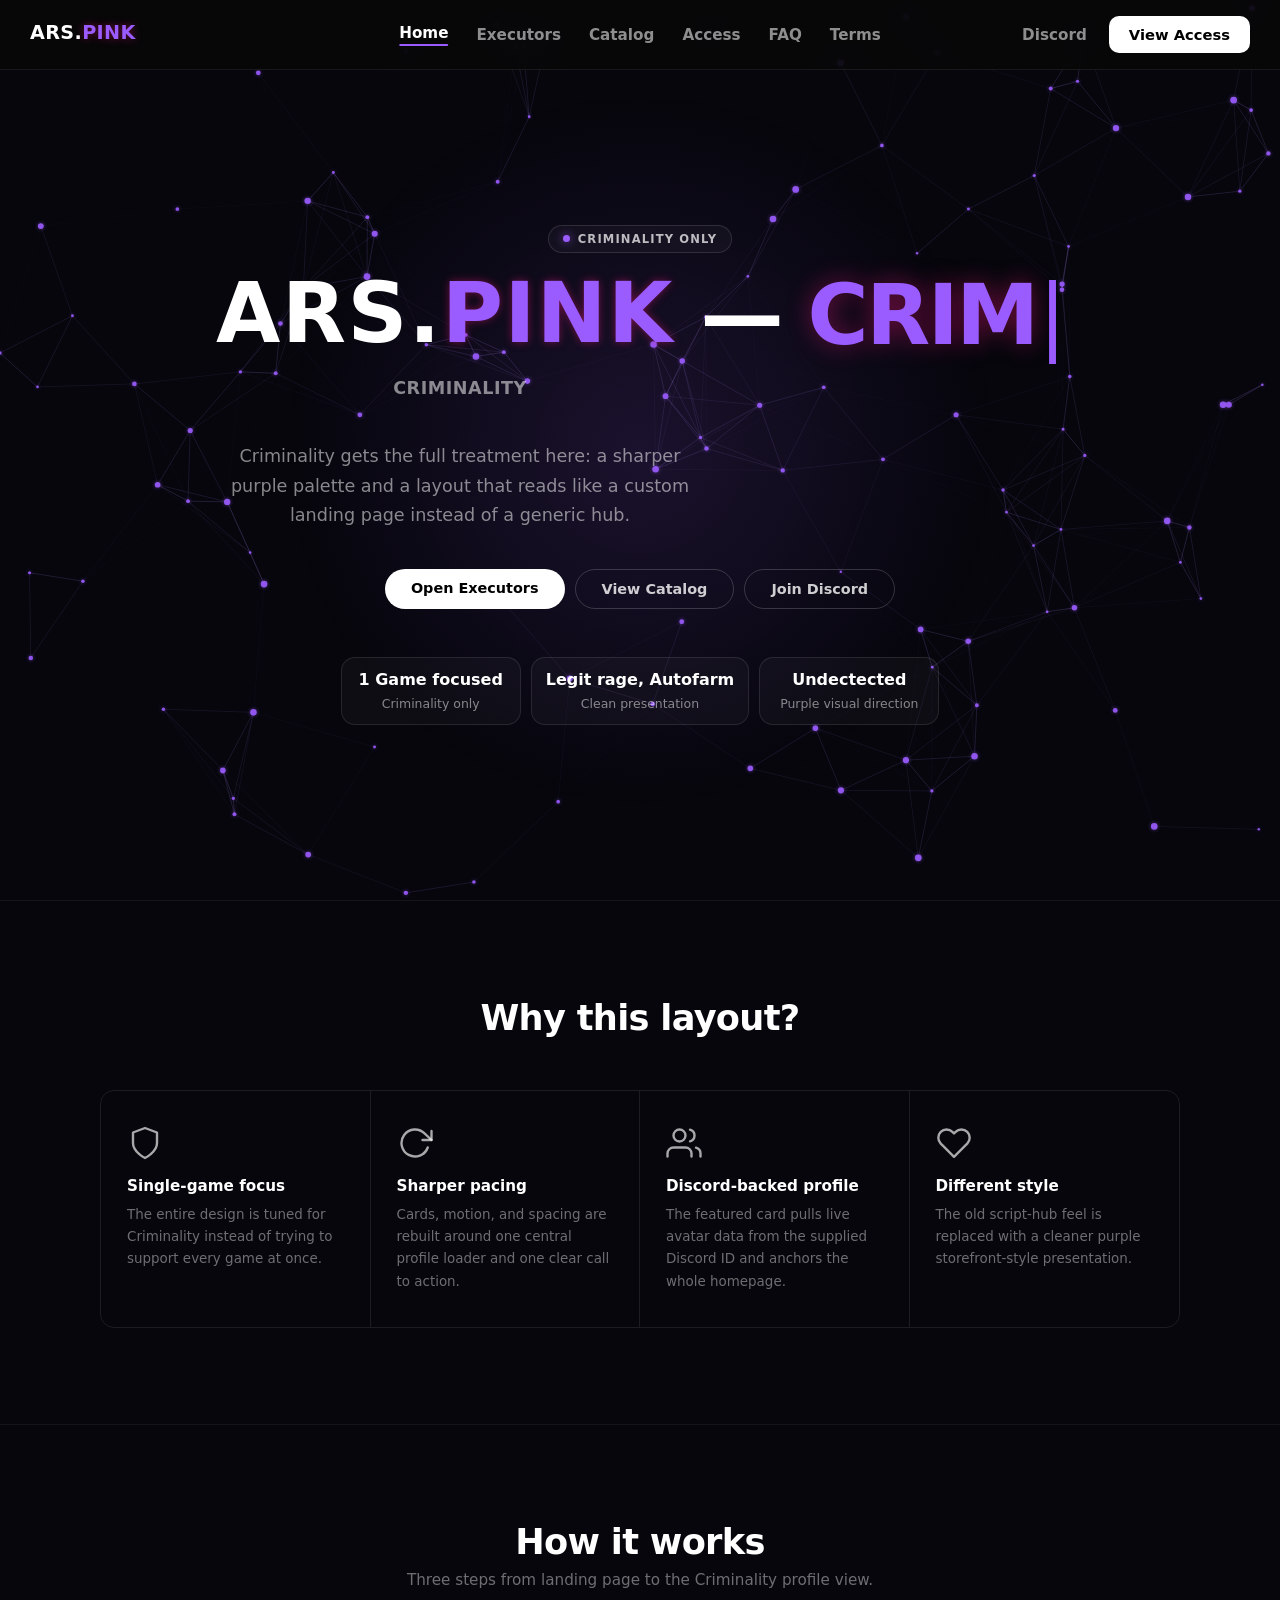
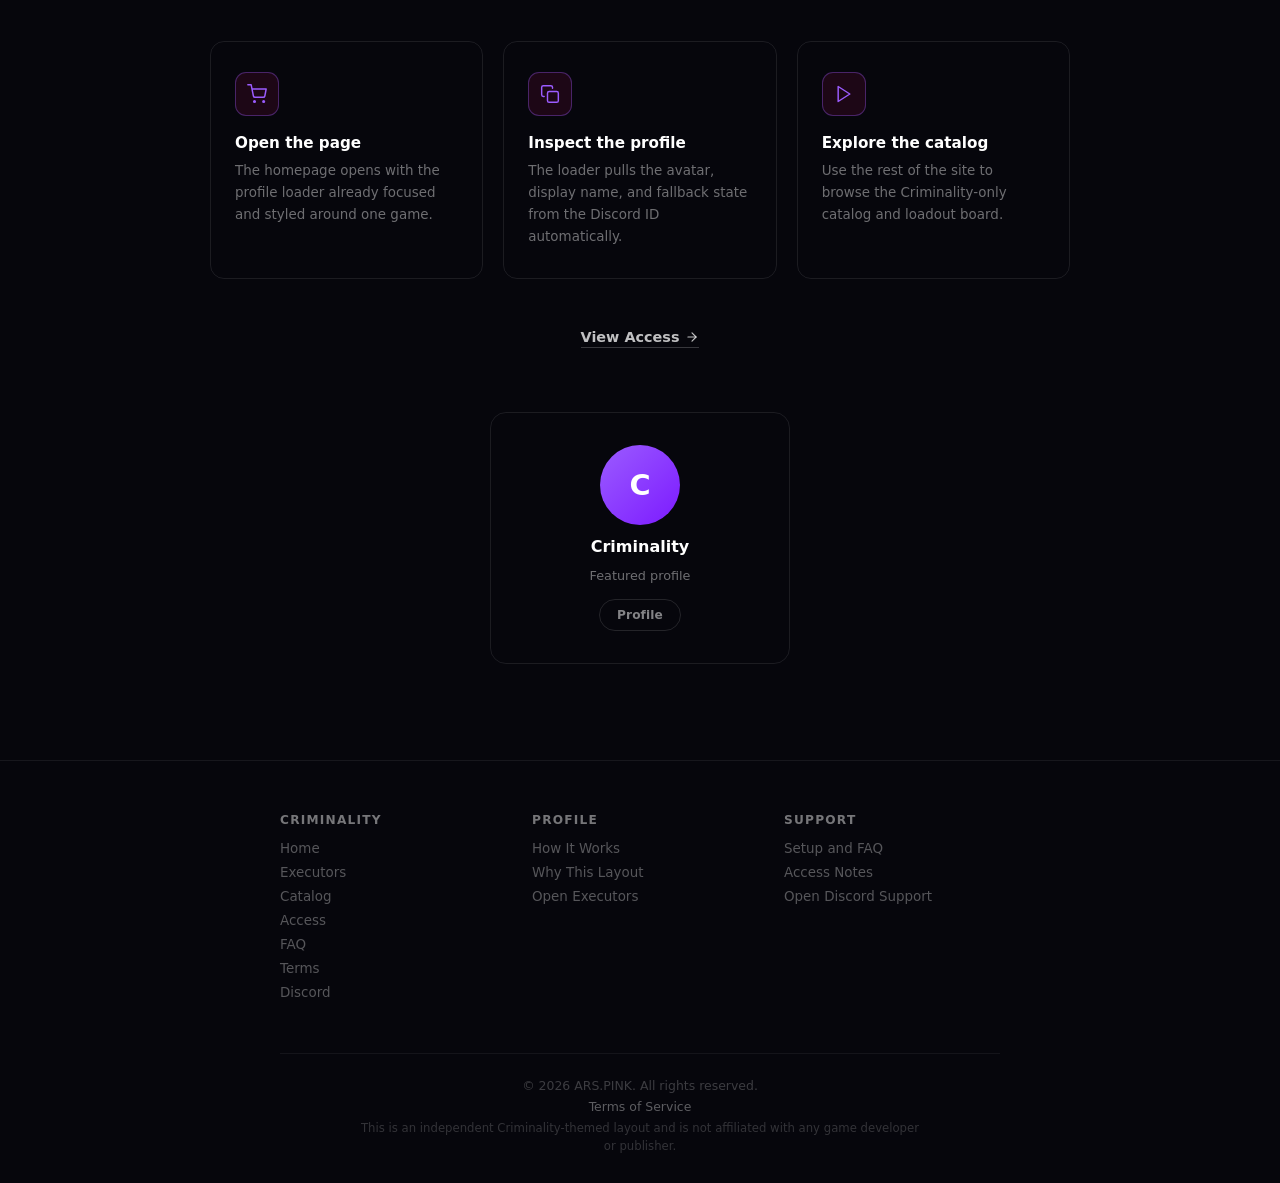
==== commit ec9b64f7: "Big changes" ====
--- a/index.html
+++ b/index.html
@@ -3,7 +3,7 @@
 <head>
   <meta charset="UTF-8" />
   <meta name="viewport" content="width=device-width, initial-scale=1.0" />
-  <title>ARS.PINK - Script Hub for Shooter Games</title>
+  <title>ARS.PINK - Criminality</title>
   <link rel="stylesheet" href="assets/css/site.css" />
 </head>
 <body>
@@ -16,66 +16,74 @@
   <div class="n-links">
     <a href="index.html" class="cur">Home</a>
     <a href="executors.html">Executors</a>
-    <a href="games.html">Games</a>
-    <a href="pricing.html">Pricing</a>
+    <a href="games.html">Catalog</a>
+    <a href="pricing.html">Access</a>
     <a href="faq.html">FAQ</a>
     <a href="tos.html">Terms</a>
   </div>
 
   <div class="n-right">
     <a class="n-txt" href="https://discord.gg/ANGyh3ftc8" target="_blank">Discord</a>
-    <a class="n-buy" href="pricing.html">Buy Now</a>
+    <a class="n-buy" href="pricing.html">View Access</a>
   </div>
 </nav>
 
 <!-- HERO -->
-<div class="hero">
-  <div class="hero-eyebrow">Script Hub &mdash; Roblox Shooter Games</div>
-  <h1>
-    <span class="brand-word">ARS.<span class="brand-ping">PINK</span></span>
-    <span class="hero-type-wrap">
-      &mdash; <span id="heroTypeAcronym" class="hero-type-acronym" aria-live="polite"></span><span class="hero-type-cursor" aria-hidden="true">|</span>
-    </span>
-  </h1>
-  <p id="heroTypeFullname" class="hero-type-fullname" aria-live="polite">Scripts for your favourite Roblox shooter games.</p>
-  <div class="hero-btns">
-    <a class="btn-wh" href="https://ars.pink/ars/buy" target="_blank">Get ARS.PINK</a>
-    <a class="btn-dk" href="https://discord.gg/ANGyh3ftc8" target="_blank">Join Discord</a>
-    <a class="btn-dk" href="games.html">Browse Games</a>
+<div class="hero hero-split">
+  <div class="hero-copy">
+    <div class="hero-kicker">Criminality only</div>
+    <h1>
+      <span class="brand-word">ARS.<span class="brand-ping">PINK</span></span>
+      <span class="hero-type-wrap">
+        &mdash; <span id="heroTypeAcronym" class="hero-type-acronym" aria-live="polite"></span><span class="hero-type-cursor" aria-hidden="true">|</span>
+      </span>
+    </h1>
+    <p id="heroTypeFullname" class="hero-type-fullname" aria-live="polite">A purple landing page built around one game.</p>
+    <p>Criminality gets the full treatment here: a sharper purple palette and a layout that reads like a custom landing page instead of a generic hub.</p>
+    <div class="hero-btns">
+      <a class="btn-wh" href="executors.html">Open Executors</a>
+      <a class="btn-dk" href="games.html">View Catalog</a>
+      <a class="btn-dk" href="https://discord.gg/ANGyh3ftc8" target="_blank">Join Discord</a>
+    </div>
+    <div class="hero-metric-row" aria-label="Project highlights">
+      <div class="hero-metric"><strong>1 Game focused</strong><span>Criminality only</span></div>
+      <div class="hero-metric"><strong>Legit rage, Autofarm</strong><span>Clean presentation</span></div>
+      <div class="hero-metric"><strong>Undectected</strong><span>Purple visual direction</span></div>
+    </div>
   </div>
 </div>
 
 <!-- WHY CHOOSE -->
 <section class="sec" id="why">
-  <div class="sec-head"><h2>Why Choose ARS.PINK?</h2></div>
+  <div class="sec-head"><h2>Why this layout?</h2></div>
   <div class="why-row">
     <div class="why-card">
       <div class="why-ic">
         <svg viewBox="0 0 24 24"><path d="M12 22s8-4 8-10V5l-8-3-8 3v7c0 6 8 10 8 10z"/></svg>
       </div>
-      <h3>Stable &amp; Secure</h3>
-      <p>Developed with stability and safety in mind for a smooth experience every session.</p>
+      <h3>Single-game focus</h3>
+      <p>The entire design is tuned for Criminality instead of trying to support every game at once.</p>
     </div>
     <div class="why-card">
       <div class="why-ic">
         <svg viewBox="0 0 24 24"><polyline points="23 4 23 10 17 10"/><path d="M20.49 15a9 9 0 1 1-2.12-9.36L23 10"/></svg>
       </div>
-      <h3>Regular Updates</h3>
-      <p>New features and game support added regularly to keep you ahead of every patch.</p>
+      <h3>Sharper pacing</h3>
+      <p>Cards, motion, and spacing are rebuilt around one central profile loader and one clear call to action.</p>
     </div>
     <div class="why-card">
       <div class="why-ic">
         <svg viewBox="0 0 24 24"><path d="M17 21v-2a4 4 0 0 0-4-4H5a4 4 0 0 0-4 4v2"/><circle cx="9" cy="7" r="4"/><path d="M23 21v-2a4 4 0 0 0-3-3.87"/><path d="M16 3.13a4 4 0 0 1 0 7.75"/></svg>
       </div>
-      <h3>Active Community</h3>
-      <p>Join our active community on Discord for help, support, and announcements.</p>
+      <h3>Discord-backed profile</h3>
+      <p>The featured card pulls live avatar data from the supplied Discord ID and anchors the whole homepage.</p>
     </div>
     <div class="why-card">
       <div class="why-ic">
         <svg viewBox="0 0 24 24"><path d="M20.84 4.61a5.5 5.5 0 0 0-7.78 0L12 5.67l-1.06-1.06a5.5 5.5 0 0 0-7.78 7.78l1.06 1.06L12 21.23l7.78-7.78 1.06-1.06a5.5 5.5 0 0 0 0-7.78z"/></svg>
       </div>
-      <h3>Customer First</h3>
-      <p>Built with care and our users needs as the top priority in every decision.</p>
+      <h3>Different style</h3>
+      <p>The old script-hub feel is replaced with a cleaner purple storefront-style presentation.</p>
     </div>
   </div>
 </section>
@@ -83,65 +91,44 @@
 <!-- HOW IT WORKS -->
 <section class="sec" id="how">
   <div class="sec-head">
-    <h2>How it Works?</h2>
-    <p>Three steps from purchase to in-game.</p>
+    <h2>How it works</h2>
+    <p>Three steps from landing page to the Criminality profile view.</p>
   </div>
   <div class="how-grid">
     <div class="how-card">
       <div class="how-ic">
         <svg viewBox="0 0 24 24"><circle cx="9" cy="21" r="1"/><circle cx="20" cy="21" r="1"/><path d="M1 1h4l2.68 13.39a2 2 0 0 0 2 1.61h9.72a2 2 0 0 0 2-1.61L23 6H6"/></svg>
       </div>
-      <h3>Purchase the script</h3>
-      <p>After purchasing the script, you will receive your key instantly via Stripe or Crypto.</p>
+      <h3>Open the page</h3>
+      <p>The homepage opens with the profile loader already focused and styled around one game.</p>
     </div>
     <div class="how-card">
       <div class="how-ic">
         <svg viewBox="0 0 24 24"><rect x="9" y="9" width="13" height="13" rx="2"/><path d="M5 15H4a2 2 0 0 1-2-2V4a2 2 0 0 1 2-2h9a2 2 0 0 1 2 2v1"/></svg>
       </div>
-      <h3>Copy the script</h3>
-      <p>Log into your dashboard, pick your game, and copy the script to your clipboard.</p>
+      <h3>Inspect the profile</h3>
+      <p>The loader pulls the avatar, display name, and fallback state from the Discord ID automatically.</p>
     </div>
     <div class="how-card">
       <div class="how-ic">
         <svg viewBox="0 0 24 24"><polygon points="5 3 19 12 5 21 5 3"/></svg>
       </div>
-      <h3>Execute the script</h3>
-      <p>Paste it into your executor and enjoy. All future updates are included for life.</p>
+      <h3>Explore the catalog</h3>
+      <p>Use the rest of the site to browse the Criminality-only catalog and loadout board.</p>
     </div>
   </div>
   <div class="how-cta">
     <a href="pricing.html">
-      View Pricing Plans
+      View Access
       <svg viewBox="0 0 24 24"><line x1="5" y1="12" x2="19" y2="12"/><polyline points="12 5 19 12 12 19"/></svg>
     </a>
   </div>
 
-  <div class="home-accounts-cta">
-    <span class="home-accounts-overline">More games will be supported in the future.</span>
-    <h2>Looking for cheap roblox accounts for games?</h2>
-    <p>Get cheap roblox accounts here with instant delivery and 24/7 support.</p>
-    <button class="home-accounts-btn" id="openSuppliersModal" type="button">
-      <svg viewBox="0 0 24 24" aria-hidden="true"><path d="M3 8a2 2 0 0 1 2-2h2.2a2 2 0 0 0 1.55-.73l.5-.62A2 2 0 0 1 10.8 4h2.4a2 2 0 0 1 1.56.65l.5.62a2 2 0 0 0 1.54.73H19a2 2 0 0 1 2 2v10a2 2 0 0 1-2 2H5a2 2 0 0 1-2-2z"/></svg>
-      <span>Get Accounts</span>
-    </button>
-  </div>
-
-  <!-- TEAM -->
   <div class="team-grid">
-    <div class="team-card js-team-card" data-discord-id="1102799096550535198" data-fallback-name="Admin" data-role="Lead Developer">
-      <div class="team-avatar js-team-avatar">A</div>
-      <div class="team-name js-team-name">Admin</div>
-      <div class="team-role js-team-role">Lead Developer</div>
-      <div class="team-links">
-        <a class="js-team-discord" href="https://discord.gg/ANGyh3ftc8" target="_blank" title="Discord Profile">
-          <span class="team-link-label">Profile</span>
-        </a>
-      </div>
-    </div>
-    <div class="team-card js-team-card" data-discord-id="1124211013273788487" data-fallback-name="Support" data-role="Developer">
-      <div class="team-avatar js-team-avatar">S</div>
-      <div class="team-name js-team-name">Support</div>
-      <div class="team-role js-team-role">Developer</div>
+    <div class="team-card js-team-card" data-discord-id="511514401262796815" data-fallback-name="Criminality" data-role="Featured profile">
+      <div class="team-avatar js-team-avatar">C</div>
+      <div class="team-name js-team-name">Criminality</div>
+      <div class="team-role js-team-role">Featured profile</div>
       <div class="team-links">
         <a class="js-team-discord" href="https://discord.gg/ANGyh3ftc8" target="_blank" title="Discord Profile">
           <span class="team-link-label">Profile</span>
@@ -151,76 +138,41 @@
   </div>
 </section>
 
-<div class="home-suppliers-modal" id="suppliersModal" hidden>
-  <div class="home-suppliers-backdrop" id="suppliersBackdrop"></div>
-  <div class="home-suppliers-panel" role="dialog" aria-modal="true" aria-labelledby="suppliersTitle">
-    <div class="home-suppliers-head">
-      <h3 id="suppliersTitle">Choose a supplier</h3>
-      <button class="home-suppliers-close" id="closeSuppliersModal" type="button" aria-label="Close supplier modal">x</button>
-    </div>
-    <p class="home-suppliers-sub">Pick a partner store to open in a new tab.</p>
-
-    <div class="home-suppliers-list">
-      <a class="home-suppliers-link is-primary" href="https://rbxkey.store/product/fallen-survival-accounts" target="_blank" rel="noopener">
-        RBXKey Store
-        <span class="home-suppliers-tag is-good">Great Choice</span>
-      </a>
-      <a class="home-suppliers-link" href="https://cloudykeys.cc/product/fallen-account" target="_blank" rel="noopener">
-        CloudyKeys
-        <span class="home-suppliers-tag is-safe">Trusted</span>
-      </a>
-      <a class="home-suppliers-link" href="https://toxiccheats.cc/product/roblox-accounts" target="_blank" rel="noopener">
-        Toxic Cheats
-        <span class="home-suppliers-tag is-hq">High Quality</span>
-      </a>
-      <a class="home-suppliers-link is-sub" href="https://cheatshub.net/product?id=1087f8f6-e2a8-4b94-b7f3-8836843d2816" target="_blank" rel="noopener">
-        Other Option: CheatsHub
-      </a>
-    </div>
-
-    <div class="home-suppliers-sep"></div>
-    <p class="home-suppliers-sub home-suppliers-sub-sm">Need cheap executor keys?</p>
-    <a class="home-suppliers-link is-exec" href="https://bloxproducts.com" target="_blank" rel="noopener">Visit BloxProducts</a>
-  </div>
-</div>
-
 <!-- FOOTER -->
 <footer>
   <div class="foot-grid">
     <div class="foot-col">
-      <h4>ARS.PINK</h4>
+      <h4>Criminality</h4>
       <a href="index.html">Home</a>
       <a href="executors.html">Executors</a>
-      <a href="games.html">Games</a>
-      <a href="pricing.html">Pricing</a>
+      <a href="games.html">Catalog</a>
+      <a href="pricing.html">Access</a>
       <a href="faq.html">FAQ</a>
       <a href="tos.html">Terms</a>
       <a href="https://discord.gg/ANGyh3ftc8" target="_blank">Discord</a>
     </div>
     <div class="foot-col">
-      <h4>Scripts</h4>
+      <h4>Profile</h4>
       <a href="index.html#how">How It Works</a>
-      <a href="index.html#why">Why Choose Us</a>
-      <a href="https://ars.pink/ars/buy" target="_blank">Buy ARS.PINK</a>
+      <a href="index.html#why">Why This Layout</a>
+      <a href="executors.html">Open Executors</a>
     </div>
     <div class="foot-col">
       <h4>Support</h4>
       <a href="faq.html">Setup and FAQ</a>
-      <a href="pricing.html">Compare Plans</a>
+      <a href="pricing.html">Access Notes</a>
       <a href="https://discord.gg/ANGyh3ftc8" target="_blank">Open Discord Support</a>
     </div>
   </div>
   <div class="foot-bottom">
     <span>&copy; 2026 ARS.PINK. All rights reserved.</span>
     <a href="tos.html">Terms of Service</a>
-    <p class="foot-disclaimer">ARS.PINK is not affiliated with, endorsed by, or sponsored by any game developer or publisher.</p>
+    <p class="foot-disclaimer">This is an independent Criminality-themed layout and is not affiliated with any game developer or publisher.</p>
   </div>
 </footer>
 
 <script src="assets/js/site.js?v=20260513m1"></script>
 <script src="assets/js/home-games.js"></script>
 <script src="assets/js/home-team.js"></script>
-<script src="assets/js/home-suppliers.js"></script>
-<script src="assets/js/chatbot.js"></script>
 </body>
 </html>
--- a/assets/css/site.css
+++ b/assets/css/site.css
@@ -1,9 +1,9 @@
 *, *::before, *::after { box-sizing: border-box; margin: 0; padding: 0; }
 
 :root {
-  --pink: #e8177a;
-  --pink-dim: rgba(232,23,122,0.15);
-  --pink-border: rgba(232,23,122,0.35);
+  --pink: #9b5cff;
+  --pink-dim: rgba(155,92,255,0.15);
+  --pink-border: rgba(155,92,255,0.35);
   --mx: 50%;
   --my: 50%;
 }
@@ -12,7 +12,7 @@
 
 body {
   font-family: "Segoe UI", system-ui, -apple-system, sans-serif;
-  background: #080808;
+  background: #06060c;
   color: #fff;
   overflow-x: hidden;
 }
@@ -23,7 +23,7 @@
   inset: 0;
   pointer-events: none;
   z-index: 0;
-  background: radial-gradient(650px circle at var(--mx) var(--my), rgba(232,23,122,0.13) 0%, transparent 55%);
+  background: radial-gradient(650px circle at var(--mx) var(--my), rgba(155,92,255,0.14) 0%, transparent 55%);
 }
 
 #pc {
@@ -344,6 +344,78 @@
   transition: border-color 0.15s, color 0.15s;
 }
 .btn-dk:hover { border-color: rgba(255,255,255,0.45); color: #fff; }
+
+/* ===== CRIMINALITY HOME LAYOUT ===== */
+.hero.hero-split {
+  display: grid;
+  grid-template-columns: 1fr;
+  gap: 22px;
+  align-items: center;
+  justify-items: center;
+  width: min(100%, 1040px);
+  margin: 0 auto;
+}
+.hero-copy {
+  width: 100%;
+  max-width: 860px;
+  align-items: center;
+  text-align: center;
+  justify-self: center;
+}
+.hero-copy .hero-btns {
+  justify-content: center;
+}
+.hero-copy .hero p {
+  margin-left: 0;
+  margin-right: 0;
+}
+.hero-kicker {
+  display: inline-flex;
+  align-items: center;
+  gap: 8px;
+  margin-bottom: 18px;
+  padding: 6px 14px;
+  border-radius: 999px;
+  border: 1px solid rgba(255,255,255,0.12);
+  background: rgba(255,255,255,0.03);
+  color: rgba(255,255,255,0.72);
+  font-size: 0.72rem;
+  font-weight: 700;
+  letter-spacing: 0.1em;
+  text-transform: uppercase;
+}
+.hero-kicker::before {
+  content: "";
+  width: 7px;
+  height: 7px;
+  border-radius: 999px;
+  background: var(--pink);
+  box-shadow: 0 0 10px rgba(155,92,255,0.7);
+}
+.hero-metric-row {
+  display: flex;
+  flex-wrap: wrap;
+  gap: 10px;
+  margin-top: 10px;
+  width: 100%;
+  justify-content: center;
+}
+.hero-metric {
+  min-width: 180px;
+  padding: 12px 14px;
+  border-radius: 14px;
+  border: 1px solid rgba(255,255,255,0.1);
+  background: rgba(255,255,255,0.03);
+}
+.hero-metric strong {
+  display: block;
+  font-size: 1rem;
+  margin-bottom: 4px;
+}
+.hero-metric span {
+  color: rgba(255,255,255,0.5);
+  font-size: 0.78rem;
+}
 
 /* ===== SECTION BASE ===== */
 .sec {
@@ -1907,13 +1979,13 @@
 /* ===== CHATBOT ===== */
 #ars-chat-widget {
   position: fixed;
-  bottom: 28px;
-  right: 28px;
+  bottom: 18px;
+  right: 18px;
   z-index: 9999;
   display: flex;
-  flex-direction: column;
+  flex-direction: column-reverse;
   align-items: flex-end;
-  gap: 14px;
+  gap: 10px;
 }
 .ars-chat-fab {
   width: 64px;
@@ -1925,7 +1997,7 @@
   display: flex;
   align-items: center;
   justify-content: center;
-  box-shadow: 0 12px 30px rgba(232,23,122,0.45), inset 0 1px 0 rgba(255,255,255,0.45);
+  box-shadow: 0 10px 24px rgba(232,23,122,0.42), inset 0 1px 0 rgba(255,255,255,0.45);
   transition: transform 0.22s ease, box-shadow 0.22s ease;
   color: #fff;
   flex-shrink: 0;
@@ -1934,7 +2006,7 @@
 }
 .ars-chat-fab:hover {
   transform: translateY(-2px) scale(1.04);
-  box-shadow: 0 16px 38px rgba(232,23,122,0.56), inset 0 1px 0 rgba(255,255,255,0.52);
+  box-shadow: 0 14px 32px rgba(232,23,122,0.54), inset 0 1px 0 rgba(255,255,255,0.52);
 }
 .ars-chat-fab-ring {
   position: absolute;
@@ -1957,9 +2029,9 @@
 .ars-chat-fab[aria-expanded="true"] .ars-chat-fab-open  { opacity: 0; transform: rotate(90deg) scale(0.7); }
 .ars-chat-fab[aria-expanded="true"] .ars-chat-fab-close { opacity: 1; transform: rotate(0) scale(1); }
 .ars-chat-panel {
-  width: min(440px, calc(100vw - 48px));
-  height: min(680px, calc(100vh - 120px));
-  border-radius: 24px;
+  width: min(360px, calc(100vw - 34px));
+  height: min(560px, calc(100vh - 92px));
+  border-radius: 18px;
   border: 1px solid rgba(255,255,255,0.14);
   background:
     radial-gradient(1200px circle at -10% -20%, rgba(232,23,122,0.2) 0%, transparent 40%),
@@ -1980,7 +2052,7 @@
   display: flex;
   align-items: center;
   justify-content: space-between;
-  padding: 16px 18px;
+  padding: 11px 13px;
   border-bottom: 1px solid rgba(255,255,255,0.09);
   background: linear-gradient(180deg, rgba(255,255,255,0.06) 0%, rgba(255,255,255,0.015) 100%);
   flex-shrink: 0;
@@ -1988,11 +2060,11 @@
 .ars-chat-header-info {
   display: flex;
   align-items: center;
-  gap: 11px;
+  gap: 8px;
 }
 .ars-chat-header-dot {
-  width: 10px;
-  height: 10px;
+  width: 8px;
+  height: 8px;
   border-radius: 50%;
   background: #4ade80;
   box-shadow: 0 0 8px #4ade80;
@@ -2000,13 +2072,13 @@
 }
 .ars-chat-header strong {
   display: block;
-  font-size: 0.94rem;
+  font-size: 0.84rem;
   letter-spacing: 0.02em;
   color: #fff;
 }
 .ars-chat-header-sub {
   display: block;
-  font-size: 0.73rem;
+  font-size: 0.66rem;
   color: rgba(255,255,255,0.56);
 }
 .ars-chat-header-actions {
@@ -2016,12 +2088,12 @@
 }
 .ars-chat-clean-btn {
   border: 1px solid rgba(255,255,255,0.2);
-  border-radius: 8px;
+  border-radius: 7px;
   background: rgba(255,255,255,0.06);
   color: rgba(255,255,255,0.82);
-  height: 30px;
-  padding: 0 10px;
-  font-size: 0.74rem;
+  height: 27px;
+  padding: 0 8px;
+  font-size: 0.68rem;
   font-weight: 700;
   cursor: pointer;
   transition: background 0.16s ease, border-color 0.16s ease;
@@ -2031,14 +2103,14 @@
   border-color: rgba(255,255,255,0.32);
 }
 .ars-chat-close-btn {
-  width: 30px;
-  height: 30px;
-  border-radius: 8px;
+  width: 27px;
+  height: 27px;
+  border-radius: 7px;
   background: rgba(255,255,255,0.05);
   border: 1px solid rgba(255,255,255,0.18);
   color: rgba(255,255,255,0.62);
   cursor: pointer;
-  font-size: 0.82rem;
+  font-size: 0.74rem;
   font-weight: 800;
   line-height: 1;
   transition: color 0.16s ease, background 0.16s ease, border-color 0.16s ease;
@@ -2049,21 +2121,21 @@
   border-color: rgba(255,255,255,0.34);
 }
 .ars-chat-banner {
-  padding: 11px 16px;
+  padding: 8px 12px;
   border-bottom: 1px solid rgba(255,255,255,0.07);
   background: linear-gradient(90deg, rgba(232,23,122,0.15) 0%, rgba(232,23,122,0.06) 50%, rgba(255,255,255,0) 100%);
   color: rgba(255,255,255,0.74);
-  font-size: 0.75rem;
+  font-size: 0.68rem;
   letter-spacing: 0.02em;
   flex-shrink: 0;
 }
 .ars-chat-messages {
   flex: 1;
   overflow-y: auto;
-  padding: 16px 14px;
+  padding: 11px 10px;
   display: flex;
   flex-direction: column;
-  gap: 12px;
+  gap: 9px;
   scroll-behavior: smooth;
 }
 .ars-chat-messages::-webkit-scrollbar { width: 6px; }
@@ -2078,10 +2150,10 @@
 }
 .ars-chat-bubble {
   max-width: 88%;
-  padding: 11px 14px;
-  border-radius: 15px;
-  font-size: 0.84rem;
-  line-height: 1.58;
+  padding: 9px 11px;
+  border-radius: 12px;
+  font-size: 0.77rem;
+  line-height: 1.5;
   transition: transform 0.22s ease, opacity 0.22s ease;
 }
 .ars-chat-msg-user .ars-chat-bubble {
@@ -2103,13 +2175,13 @@
 .ars-chat-typing {
   display: flex;
   align-items: center;
-  gap: 5px;
-  padding: 12px 14px;
+  gap: 4px;
+  padding: 10px 11px;
 }
 .ars-chat-typing span {
   display: inline-block;
-  width: 7px;
-  height: 7px;
+  width: 6px;
+  height: 6px;
   border-radius: 50%;
   background: rgba(255,255,255,0.52);
   animation: typingDot 1.2s ease-in-out infinite;
@@ -2123,22 +2195,22 @@
 .ars-chat-quick {
   display: grid;
   grid-template-columns: repeat(2, minmax(0, 1fr));
-  gap: 8px;
-  padding: 0 14px 12px;
+  gap: 6px;
+  padding: 0 10px 9px;
 }
 .ars-chat-qbtn {
   border: 1px solid rgba(255,255,255,0.14);
   background: linear-gradient(160deg, rgba(255,255,255,0.09) 0%, rgba(255,255,255,0.03) 100%);
   color: rgba(255,255,255,0.86);
-  border-radius: 11px;
-  padding: 9px 10px;
-  min-height: 44px;
-  font-size: 0.73rem;
+  border-radius: 9px;
+  padding: 7px 8px;
+  min-height: 36px;
+  font-size: 0.66rem;
   font-weight: 700;
   cursor: pointer;
   display: inline-flex;
   align-items: center;
-  gap: 8px;
+  gap: 6px;
   transition: transform 0.16s ease, background 0.16s ease, border-color 0.16s ease;
   animation: chatQuickIn 0.24s ease both;
 }
@@ -2152,13 +2224,13 @@
   to { opacity: 1; transform: translateY(0); }
 }
 .ars-chat-qicon {
-  width: 21px;
-  height: 21px;
+  width: 17px;
+  height: 17px;
   border-radius: 50%;
   display: inline-flex;
   align-items: center;
   justify-content: center;
-  font-size: 0.7rem;
+  font-size: 0.58rem;
   font-weight: 800;
   background: rgba(255,255,255,0.14);
   color: #fff;
@@ -2170,21 +2242,21 @@
 }
 .ars-chat-form {
   display: flex;
-  gap: 10px;
-  padding: 12px 14px 14px;
+  gap: 7px;
+  padding: 9px 10px 10px;
   border-top: 1px solid rgba(255,255,255,0.09);
   background: rgba(255,255,255,0.02);
   flex-shrink: 0;
 }
 .ars-chat-input {
   flex: 1;
-  height: 44px;
+  height: 36px;
   border: 1px solid rgba(255,255,255,0.16);
-  border-radius: 12px;
+  border-radius: 10px;
   background: rgba(255,255,255,0.07);
   color: #fff;
-  padding: 0 14px;
-  font-size: 0.84rem;
+  padding: 0 11px;
+  font-size: 0.74rem;
   outline: none;
   transition: border-color 0.16s ease, box-shadow 0.16s ease;
 }
@@ -2194,9 +2266,9 @@
   box-shadow: 0 0 0 3px rgba(232,23,122,0.14);
 }
 .ars-chat-send {
-  width: 44px;
-  height: 44px;
-  border-radius: 12px;
+  width: 36px;
+  height: 36px;
+  border-radius: 10px;
   background: linear-gradient(145deg, #ff4ba0 0%, #e8177a 62%, #be0f5f 100%);
   border: none;
   cursor: pointer;
@@ -2205,30 +2277,30 @@
   align-items: center;
   justify-content: center;
   flex-shrink: 0;
-  box-shadow: 0 10px 22px rgba(232,23,122,0.3);
+  box-shadow: 0 8px 16px rgba(232,23,122,0.28);
   transition: transform 0.16s ease, box-shadow 0.16s ease;
 }
 .ars-chat-send:hover {
   transform: translateY(-1px);
-  box-shadow: 0 14px 24px rgba(232,23,122,0.4);
+  box-shadow: 0 10px 20px rgba(232,23,122,0.38);
 }
 .ars-chat-send svg {
-  width: 16px;
-  height: 16px;
+  width: 14px;
+  height: 14px;
 }
 @media(max-width:620px) {
   #ars-chat-widget {
-    right: 12px;
-    bottom: 12px;
+    right: 10px;
+    bottom: 10px;
   }
   .ars-chat-fab {
     width: 58px;
     height: 58px;
   }
   .ars-chat-panel {
-    width: calc(100vw - 24px);
-    height: min(78vh, 680px);
-    border-radius: 16px;
+    width: calc(100vw - 20px);
+    height: min(70vh, 540px);
+    border-radius: 14px;
   }
   .ars-chat-quick {
     grid-template-columns: 1fr;
